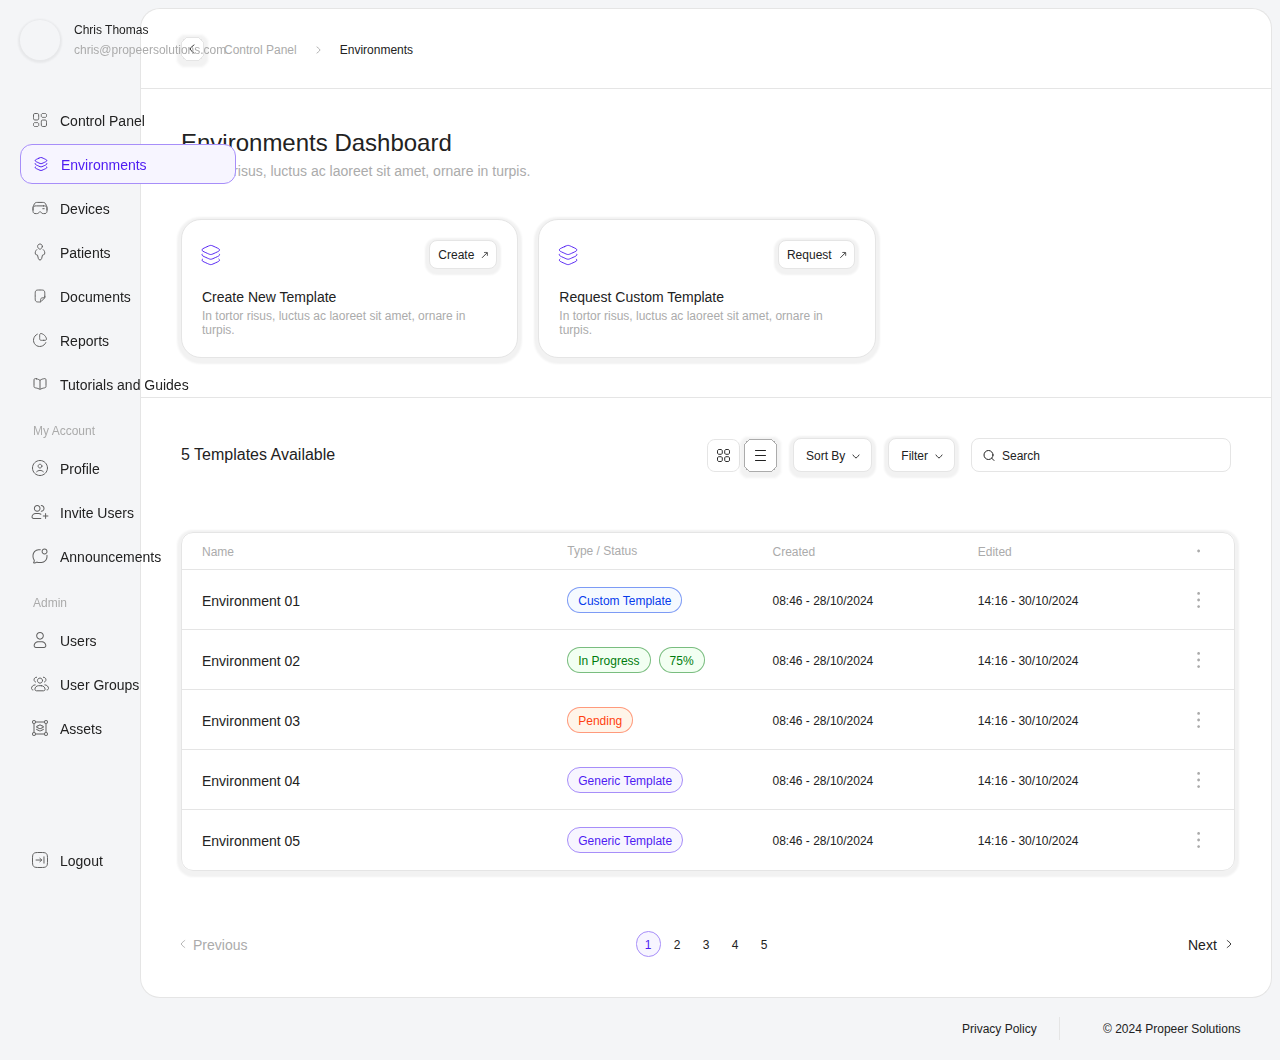
==== index.html @ 3477f951 "Add files via upload" ====
<!DOCTYPE html>
<html lang="en">
<head>
  <meta charset="UTF-8">
  <meta http-equiv="X-UA-Compatible" content="IE=edge">
  <meta name="viewport" content="width=device-width, initial-scale=1.0">
  <link rel="stylesheet" href="./vars.css">
  <link rel="stylesheet" href="./style.css">
  
  
  <style>
   a,
   button,
   input,
   select,
   h1,
   h2,
   h3,
   h4,
   h5,
   * {
       box-sizing: border-box;
       margin: 0;
       padding: 0;
       border: none;
       text-decoration: none;
       background: none;
   
       -webkit-font-smoothing: antialiased;
   }
   
   menu, ol, ul {
       list-style-type: none;
       margin: 0;
       padding: 0;
   }
   </style>
  <title>Document</title>
</head>
<body>
  <div class="e-dashboard-table-open-sidebar">
    <div class="main">
      <div class="breadcrumb-navigation">
        <div class="page-navigation">
          <svg
            class="button-sidebar"
            width="23"
            height="24"
            viewBox="0 0 23 24"
            fill="none"
            xmlns="http://www.w3.org/2000/svg"
          >
            <g filter="url(#filter0_d_13039_8602)">
              <path
                d="M0 8C0 3.58172 3.58172 0 8 0H15C19.4183 0 23 3.58172 23 8V16C23 20.4183 19.4183 24 15 24H8C3.58172 24 0 20.4183 0 16V8Z"
                fill="white"
                shape-rendering="crispEdges"
              />
              <path
                d="M0.5 8C0.5 3.85786 3.85786 0.5 8 0.5H15C19.1421 0.5 22.5 3.85786 22.5 8V16C22.5 20.1421 19.1421 23.5 15 23.5H8C3.85786 23.5 0.5 20.1421 0.5 16V8Z"
                stroke="#E5E5E5"
                shape-rendering="crispEdges"
              />
              <path
                d="M13 16C13 16 9 13.0541 9 12C9 10.9459 13 8 13 8"
                stroke="#222222"
                stroke-linecap="round"
                stroke-linejoin="round"
              />
            </g>
            <defs>
              <filter
                id="filter0_d_13039_8602"
                x="-6"
                y="-4"
                width="35"
                height="36"
                filterUnits="userSpaceOnUse"
                color-interpolation-filters="sRGB"
              >
                <feFlood flood-opacity="0" result="BackgroundImageFix" />
                <feColorMatrix
                  in="SourceAlpha"
                  type="matrix"
                  values="0 0 0 0 0 0 0 0 0 0 0 0 0 0 0 0 0 0 127 0"
                  result="hardAlpha"
                />
                <feMorphology
                  radius="4"
                  operator="dilate"
                  in="SourceAlpha"
                  result="effect1_dropShadow_13039_8602"
                />
                <feOffset dy="2" />
                <feGaussianBlur stdDeviation="1" />
                <feComposite in2="hardAlpha" operator="out" />
                <feColorMatrix
                  type="matrix"
                  values="0 0 0 0 0.133333 0 0 0 0 0.133333 0 0 0 0 0.133333 0 0 0 0.06 0"
                />
                <feBlend
                  mode="normal"
                  in2="BackgroundImageFix"
                  result="effect1_dropShadow_13039_8602"
                />
                <feBlend
                  mode="normal"
                  in="SourceGraphic"
                  in2="effect1_dropShadow_13039_8602"
                  result="shape"
                />
              </filter>
            </defs>
          </svg>
          <div class="breadcrumb-container">
            <div class="item">Control Panel</div>
            <svg
              class="right-arrow"
              width="3"
              height="6"
              viewBox="0 0 3 6"
              fill="none"
              xmlns="http://www.w3.org/2000/svg"
            >
              <path
                d="M2.47955e-05 0C2.47955e-05 0 3 2.20945 3 3C3 3.7906 0 6 0 6"
                stroke="#ABABAB"
                stroke-linecap="round"
                stroke-linejoin="round"
              />
            </svg>
            <div class="active-item">Environments</div>
          </div>
        </div>
      </div>
      <div class="divider"></div>
      <div class="page-heading">
        <div class="page-heading-info">
          <div class="heading">Environments Dashboard</div>
          <div class="description">
            In tortor risus, luctus ac laoreet sit amet, ornare in turpis.
          </div>
        </div>
      </div>
      <div class="actions">
        <div class="actions-container">
          <div class="action-card">
            <div class="card-header">
              <svg
                class="environments"
                width="19"
                height="20"
                viewBox="0 0 19 20"
                fill="none"
                xmlns="http://www.w3.org/2000/svg"
              >
                <path
                  d="M18.0458 9.0972C18.1891 9.2959 18.2609 9.5031 18.2609 9.7309C18.2609 10.7127 16.9291 11.3109 14.2656 12.5072L12.5361 13.284C10.8599 14.0368 10.0218 14.4133 9.13043 14.4133C8.2391 14.4133 7.40092 14.0368 5.72476 13.284L3.99524 12.5072C1.33174 11.3109 0 10.7127 0 9.7309C0 9.5031 0.0716941 9.2959 0.215072 9.0972M17.6285 14.2661C18.05 14.5971 18.2609 14.927 18.2609 15.3176C18.2609 16.2995 16.9291 16.8976 14.2656 18.0939L12.5361 18.8707C10.8599 19.6236 10.0218 20 9.13043 20C8.2391 20 7.40092 19.6236 5.72476 18.8707L3.99524 18.0939C1.33174 16.8976 0 16.2995 0 15.3176C0 14.927 0.210791 14.5971 0.632374 14.2661M5.72476 1.14559L3.99523 1.93362C1.33174 3.14719 0 3.75397 0 4.75C0 5.74603 1.33174 6.35281 3.99524 7.56638L5.72476 8.3544C7.40092 9.1181 8.2391 9.5 9.13043 9.5C10.0218 9.5 10.8599 9.1181 12.5361 8.3544L14.2656 7.56638C16.9291 6.35281 18.2609 5.74603 18.2609 4.75C18.2609 3.75397 16.9291 3.14719 14.2656 1.93362L12.5361 1.14559C10.8599 0.38186 10.0218 0 9.13043 0C8.2391 0 7.40092 0.38186 5.72476 1.14559Z"
                  stroke="#4F1DF2"
                  stroke-linecap="round"
                  stroke-linejoin="round"
                />
              </svg>
              <div class="button-small-icon">
                <div class="container">
                  <div class="label">Create</div>
                </div>
                <svg
                  class="arrow"
                  width="7"
                  height="6"
                  viewBox="0 0 7 6"
                  fill="none"
                  xmlns="http://www.w3.org/2000/svg"
                >
                  <path
                    d="M5.83008 0.500011L0.330078 6M2.83008 0.0657662C2.83008 0.0657662 5.64683 -0.171678 6.07433 0.255776C6.50178 0.683235 6.26428 3.5 6.26428 3.5"
                    stroke="#222222"
                    stroke-linecap="round"
                    stroke-linejoin="round"
                  />
                </svg>
              </div>
            </div>
            <div class="text-container">
              <div class="heading2">Create New Template</div>
              <div class="description2">
                In tortor risus, luctus ac laoreet sit amet, ornare in turpis.
              </div>
            </div>
          </div>
          <div class="action-card">
            <div class="card-header">
              <svg
                class="environments2"
                width="19"
                height="20"
                viewBox="0 0 19 20"
                fill="none"
                xmlns="http://www.w3.org/2000/svg"
              >
                <path
                  d="M18.3759 9.0972C18.5192 9.2959 18.5909 9.5031 18.5909 9.7309C18.5909 10.7127 17.2592 11.3109 14.5957 12.5072L12.8662 13.284C11.19 14.0368 10.3518 14.4133 9.46051 14.4133C8.56918 14.4133 7.731 14.0368 6.05484 13.284L4.32532 12.5072C1.66182 11.3109 0.330078 10.7127 0.330078 9.7309C0.330078 9.5031 0.401772 9.2959 0.54515 9.0972M17.9586 14.2661C18.3801 14.5971 18.5909 14.927 18.5909 15.3176C18.5909 16.2995 17.2592 16.8976 14.5957 18.0939L12.8662 18.8707C11.19 19.6236 10.3518 20 9.46051 20C8.56918 20 7.731 19.6236 6.05484 18.8707L4.32532 18.0939C1.66182 16.8976 0.330078 16.2995 0.330078 15.3176C0.330078 14.927 0.540869 14.5971 0.962452 14.2661M6.05484 1.14559L4.32531 1.93362C1.66182 3.14719 0.330078 3.75397 0.330078 4.75C0.330078 5.74603 1.66182 6.35281 4.32532 7.56638L6.05484 8.3544C7.731 9.1181 8.56918 9.5 9.46051 9.5C10.3518 9.5 11.19 9.1181 12.8662 8.3544L14.5957 7.56638C17.2592 6.35281 18.5909 5.74603 18.5909 4.75C18.5909 3.75397 17.2592 3.14719 14.5957 1.93362L12.8662 1.14559C11.19 0.38186 10.3518 0 9.46051 0C8.56918 0 7.731 0.38186 6.05484 1.14559Z"
                  stroke="#4F1DF2"
                  stroke-linecap="round"
                  stroke-linejoin="round"
                />
              </svg>
              <div class="button-small-icon">
                <div class="container">
                  <div class="label">Request</div>
                </div>
                <svg
                  class="arrow2"
                  width="7"
                  height="6"
                  viewBox="0 0 7 6"
                  fill="none"
                  xmlns="http://www.w3.org/2000/svg"
                >
                  <path
                    d="M6.16016 0.500011L0.660156 6M3.16016 0.0657662C3.16016 0.0657662 5.97691 -0.171678 6.40441 0.255776C6.83186 0.683235 6.59436 3.5 6.59436 3.5"
                    stroke="#222222"
                    stroke-linecap="round"
                    stroke-linejoin="round"
                  />
                </svg>
              </div>
            </div>
            <div class="text-container">
              <div class="heading2">Request Custom Template</div>
              <div class="description2">
                In tortor risus, luctus ac laoreet sit amet, ornare in turpis.
              </div>
            </div>
          </div>
        </div>
      </div>
      <div class="divider"></div>
      <div class="toolbar">
        <div class="container2">
          <div class="heading3">5 Templates Available</div>
          <div class="toolbar-filters">
            <div class="switch">
              <svg
                class="button-panel"
                width="33"
                height="33"
                viewBox="0 0 33 33"
                fill="none"
                xmlns="http://www.w3.org/2000/svg"
              >
                <path
                  d="M0.5 8C0.5 3.85786 3.85786 0.5 8 0.5H25C29.1421 0.5 32.5 3.85786 32.5 8V25C32.5 29.1421 29.1421 32.5 25 32.5H8C3.85786 32.5 0.5 29.1421 0.5 25V8Z"
                  stroke="#E5E5E5"
                />
                <path
                  d="M10.5 20.1C10.5 19.1758 10.5 18.7136 10.708 18.3741C10.8244 18.1841 10.9842 18.0244 11.1741 17.908C11.5136 17.7 11.9757 17.7 12.9 17.7C13.8243 17.7 14.2864 17.7 14.6259 17.908C14.8158 18.0244 14.9756 18.1841 15.092 18.3741C15.3 18.7136 15.3 19.1758 15.3 20.1C15.3 21.0242 15.3 21.4864 15.092 21.8259C14.9756 22.0159 14.8158 22.1756 14.6259 22.292C14.2864 22.5 13.8243 22.5 12.9 22.5C11.9757 22.5 11.5136 22.5 11.1741 22.292C10.9842 22.1756 10.8244 22.0159 10.708 21.8259C10.5 21.4864 10.5 21.0242 10.5 20.1Z"
                  stroke="#222222"
                />
                <path
                  d="M17.7 20.1C17.7 19.1758 17.7 18.7136 17.908 18.3741C18.0244 18.1841 18.1841 18.0244 18.3741 17.908C18.7136 17.7 19.1758 17.7 20.1 17.7C21.0242 17.7 21.4864 17.7 21.8259 17.908C22.0159 18.0244 22.1756 18.1841 22.292 18.3741C22.5 18.7136 22.5 19.1758 22.5 20.1C22.5 21.0242 22.5 21.4864 22.292 21.8259C22.1756 22.0159 22.0159 22.1756 21.8259 22.292C21.4864 22.5 21.0242 22.5 20.1 22.5C19.1758 22.5 18.7136 22.5 18.3741 22.292C18.1841 22.1756 18.0244 22.0159 17.908 21.8259C17.7 21.4864 17.7 21.0242 17.7 20.1Z"
                  stroke="#222222"
                />
                <path
                  d="M10.5 12.9C10.5 11.9757 10.5 11.5136 10.708 11.1741C10.8244 10.9842 10.9842 10.8244 11.1741 10.708C11.5136 10.5 11.9757 10.5 12.9 10.5C13.8243 10.5 14.2864 10.5 14.6259 10.708C14.8158 10.8244 14.9756 10.9842 15.092 11.1741C15.3 11.5136 15.3 11.9757 15.3 12.9C15.3 13.8243 15.3 14.2864 15.092 14.6259C14.9756 14.8158 14.8158 14.9756 14.6259 15.092C14.2864 15.3 13.8243 15.3 12.9 15.3C11.9757 15.3 11.5136 15.3 11.1741 15.092C10.9842 14.9756 10.8244 14.8158 10.708 14.6259C10.5 14.2864 10.5 13.8243 10.5 12.9Z"
                  stroke="#222222"
                />
                <path
                  d="M17.7 12.9C17.7 11.9757 17.7 11.5136 17.908 11.1741C18.0244 10.9842 18.1841 10.8244 18.3741 10.708C18.7136 10.5 19.1758 10.5 20.1 10.5C21.0242 10.5 21.4864 10.5 21.8259 10.708C22.0159 10.8244 22.1756 10.9842 22.292 11.1741C22.5 11.5136 22.5 11.9757 22.5 12.9C22.5 13.8243 22.5 14.2864 22.292 14.6259C22.1756 14.8158 22.0159 14.9756 21.8259 15.092C21.4864 15.3 21.0242 15.3 20.1 15.3C19.1758 15.3 18.7136 15.3 18.3741 15.092C18.1841 14.9756 18.0244 14.8158 17.908 14.6259C17.7 14.2864 17.7 13.8243 17.7 12.9Z"
                  stroke="#222222"
                />
              </svg>
              <svg
                class="button-list"
                width="33"
                height="33"
                viewBox="0 0 33 33"
                fill="none"
                xmlns="http://www.w3.org/2000/svg"
              >
                <g filter="url(#filter0_d_13039_721)">
                  <path
                    d="M0 8C0 3.58172 3.58172 0 8 0H25C29.4183 0 33 3.58172 33 8V25C33 29.4183 29.4183 33 25 33H8C3.58172 33 0 29.4183 0 25V8Z"
                    fill="white"
                    shape-rendering="crispEdges"
                  />
                  <path
                    d="M0.5 8C0.5 3.85786 3.85786 0.5 8 0.5H25C29.1421 0.5 32.5 3.85786 32.5 8V25C32.5 29.1421 29.1421 32.5 25 32.5H8C3.85786 32.5 0.5 29.1421 0.5 25V8Z"
                    stroke="#ABABAB"
                    shape-rendering="crispEdges"
                  />
                  <path
                    d="M11.5 11.5H21.5M11.5 16.5H21.5M11.5 21.5H21.5"
                    stroke="#222222"
                    stroke-linecap="round"
                    stroke-linejoin="round"
                  />
                </g>
                <defs>
                  <filter
                    id="filter0_d_13039_721"
                    x="-6"
                    y="-4"
                    width="45"
                    height="45"
                    filterUnits="userSpaceOnUse"
                    color-interpolation-filters="sRGB"
                  >
                    <feFlood flood-opacity="0" result="BackgroundImageFix" />
                    <feColorMatrix
                      in="SourceAlpha"
                      type="matrix"
                      values="0 0 0 0 0 0 0 0 0 0 0 0 0 0 0 0 0 0 127 0"
                      result="hardAlpha"
                    />
                    <feMorphology
                      radius="4"
                      operator="dilate"
                      in="SourceAlpha"
                      result="effect1_dropShadow_13039_721"
                    />
                    <feOffset dy="2" />
                    <feGaussianBlur stdDeviation="1" />
                    <feComposite in2="hardAlpha" operator="out" />
                    <feColorMatrix
                      type="matrix"
                      values="0 0 0 0 0.133333 0 0 0 0 0.133333 0 0 0 0 0.133333 0 0 0 0.06 0"
                    />
                    <feBlend
                      mode="normal"
                      in2="BackgroundImageFix"
                      result="effect1_dropShadow_13039_721"
                    />
                    <feBlend
                      mode="normal"
                      in="SourceGraphic"
                      in2="effect1_dropShadow_13039_721"
                      result="shape"
                    />
                  </filter>
                </defs>
              </svg>
            </div>
            <div class="sort-filter">
              <div class="label">Sort By</div>
              <svg
                class="icons-down"
                width="6"
                height="3"
                viewBox="0 0 6 3"
                fill="none"
                xmlns="http://www.w3.org/2000/svg"
              >
                <path
                  d="M6 2.50578e-05C6 2.50578e-05 3.79055 3 3 3C2.2094 3 0 0 0 0"
                  stroke="#222222"
                  stroke-linecap="round"
                  stroke-linejoin="round"
                />
              </svg>
            </div>
            <div class="sort-filter">
              <div class="label">Filter</div>
              <svg
                class="icons-down2"
                width="6"
                height="3"
                viewBox="0 0 6 3"
                fill="none"
                xmlns="http://www.w3.org/2000/svg"
              >
                <path
                  d="M6 2.50578e-05C6 2.50578e-05 3.79055 3 3 3C2.2094 3 0 0 0 0"
                  stroke="#222222"
                  stroke-linecap="round"
                  stroke-linejoin="round"
                />
              </svg>
            </div>
            <div class="search">
              <svg
                class="icon-container"
                width="10"
                height="13"
                viewBox="0 0 10 13"
                fill="none"
                xmlns="http://www.w3.org/2000/svg"
              >
                <path
                  d="M7.75 8.25L10 10.5M9 5C9 2.51472 6.9853 0.5 4.5 0.5C2.01472 0.5 0 2.51472 0 5C0 7.4853 2.01472 9.5 4.5 9.5C6.9853 9.5 9 7.4853 9 5Z"
                  stroke="#222222"
                  stroke-linecap="round"
                  stroke-linejoin="round"
                />
              </svg>
              <div class="input-text">Search</div>
            </div>
          </div>
        </div>
      </div>
      <div class="templates-table">
        <div class="table-templates">
          <div class="table-header-row">
            <div class="table-item-name">
              <div class="table-header-name">Name</div>
            </div>
            <div class="table-item-label">
              <div class="table-header-type-status">Type / Status</div>
            </div>
            <div class="table-item-created">
              <div class="table-header-created">Created</div>
            </div>
            <div class="table-item-created">
              <div class="table-header-edited">Edited</div>
            </div>
            <svg
              class="drag"
              width="31"
              height="16"
              viewBox="0 0 31 16"
              fill="none"
              xmlns="http://www.w3.org/2000/svg"
            >
              <path
                fill-rule="evenodd"
                clip-rule="evenodd"
                d="M14.2344 7.99992C14.2344 7.23814 14.8519 6.62061 15.6137 6.62061H15.6207C16.3825 6.62061 17 7.23814 17 7.99992C17 8.76169 16.3825 9.37923 15.6207 9.37923H15.6137C14.8519 9.37923 14.2344 8.76169 14.2344 7.99992Z"
                fill="#ABABAB"
              />
            </svg>
          </div>
          <div class="templates-table-row">
            <div class="table-item-name2">
              <div class="item-name">Environment 01</div>
            </div>
            <div class="table-item-label">
              <div class="label-small">
                <div class="label2">Custom Template</div>
              </div>
            </div>
            <div class="table-item-created2">
              <div class="created-date">08:46 - 28/10/2024</div>
            </div>
            <div class="table-item-created2">
              <div class="edited-date">14:16 - 30/10/2024</div>
            </div>
            <svg
              class="button-table"
              width="31"
              height="36"
              viewBox="0 0 31 36"
              fill="none"
              xmlns="http://www.w3.org/2000/svg"
            >
              <path
                fill-rule="evenodd"
                clip-rule="evenodd"
                d="M14.2344 11.3793C14.2344 10.6175 14.8519 10 15.6137 10H15.6207C16.3825 10 17 10.6175 17 11.3793C17 12.1411 16.3825 12.7586 15.6207 12.7586H15.6137C14.8519 12.7586 14.2344 12.1411 14.2344 11.3793ZM14.2344 18C14.2344 17.2382 14.8519 16.6207 15.6137 16.6207H15.6207C16.3825 16.6207 17 17.2382 17 18C17 18.7618 16.3825 19.3793 15.6207 19.3793H15.6137C14.8519 19.3793 14.2344 18.7618 14.2344 18ZM14.2344 24.6207C14.2344 23.8589 14.8519 23.2414 15.6137 23.2414H15.6207C16.3825 23.2414 17 23.8589 17 24.6207C17 25.3825 16.3825 26 15.6207 26H15.6137C14.8519 26 14.2344 25.3825 14.2344 24.6207Z"
                fill="#ABABAB"
              />
            </svg>
          </div>
          <div class="templates-table-row">
            <div class="table-item-name2">
              <div class="item-name">Environment 02</div>
            </div>
            <div class="table-item-label">
              <div class="label-small2">
                <div class="label3">In Progress</div>
              </div>
              <div class="label-small2">
                <div class="label3">75%</div>
              </div>
            </div>
            <div class="table-item-created2">
              <div class="created-date">08:46 - 28/10/2024</div>
            </div>
            <div class="table-item-created2">
              <div class="edited-date">14:16 - 30/10/2024</div>
            </div>
            <svg
              class="button-table2"
              width="31"
              height="36"
              viewBox="0 0 31 36"
              fill="none"
              xmlns="http://www.w3.org/2000/svg"
            >
              <path
                fill-rule="evenodd"
                clip-rule="evenodd"
                d="M14.2344 11.3793C14.2344 10.6175 14.8519 10 15.6137 10H15.6207C16.3825 10 17 10.6175 17 11.3793C17 12.1411 16.3825 12.7586 15.6207 12.7586H15.6137C14.8519 12.7586 14.2344 12.1411 14.2344 11.3793ZM14.2344 18C14.2344 17.2382 14.8519 16.6207 15.6137 16.6207H15.6207C16.3825 16.6207 17 17.2382 17 18C17 18.7618 16.3825 19.3793 15.6207 19.3793H15.6137C14.8519 19.3793 14.2344 18.7618 14.2344 18ZM14.2344 24.6207C14.2344 23.8589 14.8519 23.2414 15.6137 23.2414H15.6207C16.3825 23.2414 17 23.8589 17 24.6207C17 25.3825 16.3825 26 15.6207 26H15.6137C14.8519 26 14.2344 25.3825 14.2344 24.6207Z"
                fill="#ABABAB"
              />
            </svg>
          </div>
          <div class="templates-table-row">
            <div class="table-item-name2">
              <div class="item-name">Environment 03</div>
            </div>
            <div class="table-item-label">
              <div class="label-small3">
                <div class="label4">Pending</div>
              </div>
            </div>
            <div class="table-item-created2">
              <div class="created-date">08:46 - 28/10/2024</div>
            </div>
            <div class="table-item-created2">
              <div class="edited-date">14:16 - 30/10/2024</div>
            </div>
            <svg
              class="button-table3"
              width="31"
              height="36"
              viewBox="0 0 31 36"
              fill="none"
              xmlns="http://www.w3.org/2000/svg"
            >
              <path
                fill-rule="evenodd"
                clip-rule="evenodd"
                d="M14.2344 11.3793C14.2344 10.6175 14.8519 10 15.6137 10H15.6207C16.3825 10 17 10.6175 17 11.3793C17 12.1411 16.3825 12.7586 15.6207 12.7586H15.6137C14.8519 12.7586 14.2344 12.1411 14.2344 11.3793ZM14.2344 18C14.2344 17.2382 14.8519 16.6207 15.6137 16.6207H15.6207C16.3825 16.6207 17 17.2382 17 18C17 18.7618 16.3825 19.3793 15.6207 19.3793H15.6137C14.8519 19.3793 14.2344 18.7618 14.2344 18ZM14.2344 24.6207C14.2344 23.8589 14.8519 23.2414 15.6137 23.2414H15.6207C16.3825 23.2414 17 23.8589 17 24.6207C17 25.3825 16.3825 26 15.6207 26H15.6137C14.8519 26 14.2344 25.3825 14.2344 24.6207Z"
                fill="#ABABAB"
              />
            </svg>
          </div>
          <div class="templates-table-row">
            <div class="table-item-name2">
              <div class="item-name">Environment 04</div>
            </div>
            <div class="table-item-label">
              <div class="label-small4">
                <div class="label5">Generic Template</div>
              </div>
            </div>
            <div class="table-item-created2">
              <div class="created-date">08:46 - 28/10/2024</div>
            </div>
            <div class="table-item-created2">
              <div class="edited-date">14:16 - 30/10/2024</div>
            </div>
            <svg
              class="button-table4"
              width="31"
              height="36"
              viewBox="0 0 31 36"
              fill="none"
              xmlns="http://www.w3.org/2000/svg"
            >
              <path
                fill-rule="evenodd"
                clip-rule="evenodd"
                d="M14.2344 11.3793C14.2344 10.6175 14.8519 10 15.6137 10H15.6207C16.3825 10 17 10.6175 17 11.3793C17 12.1411 16.3825 12.7586 15.6207 12.7586H15.6137C14.8519 12.7586 14.2344 12.1411 14.2344 11.3793ZM14.2344 18C14.2344 17.2382 14.8519 16.6207 15.6137 16.6207H15.6207C16.3825 16.6207 17 17.2382 17 18C17 18.7618 16.3825 19.3793 15.6207 19.3793H15.6137C14.8519 19.3793 14.2344 18.7618 14.2344 18ZM14.2344 24.6207C14.2344 23.8589 14.8519 23.2414 15.6137 23.2414H15.6207C16.3825 23.2414 17 23.8589 17 24.6207C17 25.3825 16.3825 26 15.6207 26H15.6137C14.8519 26 14.2344 25.3825 14.2344 24.6207Z"
                fill="#ABABAB"
              />
            </svg>
          </div>
          <div class="templates-table-row2">
            <div class="table-item-name2">
              <div class="item-name">Environment 05</div>
            </div>
            <div class="table-item-label">
              <div class="label-small4">
                <div class="label5">Generic Template</div>
              </div>
            </div>
            <div class="table-item-created2">
              <div class="created-date">08:46 - 28/10/2024</div>
            </div>
            <div class="table-item-created2">
              <div class="edited-date">14:16 - 30/10/2024</div>
            </div>
            <svg
              class="button-table5"
              width="31"
              height="36"
              viewBox="0 0 31 36"
              fill="none"
              xmlns="http://www.w3.org/2000/svg"
            >
              <path
                fill-rule="evenodd"
                clip-rule="evenodd"
                d="M14.2344 11.3793C14.2344 10.6175 14.8519 10 15.6137 10H15.6207C16.3825 10 17 10.6175 17 11.3793C17 12.1411 16.3825 12.7586 15.6207 12.7586H15.6137C14.8519 12.7586 14.2344 12.1411 14.2344 11.3793ZM14.2344 18C14.2344 17.2382 14.8519 16.6207 15.6137 16.6207H15.6207C16.3825 16.6207 17 17.2382 17 18C17 18.7618 16.3825 19.3793 15.6207 19.3793H15.6137C14.8519 19.3793 14.2344 18.7618 14.2344 18ZM14.2344 24.6207C14.2344 23.8589 14.8519 23.2414 15.6137 23.2414H15.6207C16.3825 23.2414 17 23.8589 17 24.6207C17 25.3825 16.3825 26 15.6207 26H15.6137C14.8519 26 14.2344 25.3825 14.2344 24.6207Z"
                fill="#ABABAB"
              />
            </svg>
          </div>
        </div>
      </div>
      <div class="pagination">
        <div class="pagination2">
          <div class="navigation-button">
            <svg
              class="left-arrow"
              width="4"
              height="9"
              viewBox="0 0 4 9"
              fill="none"
              xmlns="http://www.w3.org/2000/svg"
            >
              <path
                d="M3.99997 8.5C3.99997 8.5 -9.21494e-08 5.55407 0 4.5C9.21553e-08 3.44587 4 0.5 4 0.5"
                stroke="#ABABAB"
                stroke-linecap="round"
                stroke-linejoin="round"
              />
            </svg>
            <div class="previous-button-container">
              <div class="button-text">Previous</div>
            </div>
          </div>
          <div class="pagination-numbers">
            <div class="pagination-number">
              <div class="number">1</div>
            </div>
            <div class="pagination-number2">
              <div class="number2">2</div>
            </div>
            <div class="pagination-number2">
              <div class="number2">3</div>
            </div>
            <div class="pagination-number2">
              <div class="number2">4</div>
            </div>
            <div class="pagination-number2">
              <div class="number2">5</div>
            </div>
          </div>
          <div class="navigation-button2">
            <div class="next-button-container">
              <div class="button-text2">Next</div>
            </div>
            <svg
              class="right-arrow2"
              width="4"
              height="9"
              viewBox="0 0 4 9"
              fill="none"
              xmlns="http://www.w3.org/2000/svg"
            >
              <path
                d="M3.30607e-05 0.5C3.30607e-05 0.5 4 3.44593 4 4.5C4 5.55413 0 8.5 0 8.5"
                stroke="#222222"
                stroke-linecap="round"
                stroke-linejoin="round"
              />
            </svg>
          </div>
        </div>
      </div>
      <div class="footer">
        <div class="link">
          <div class="link-text">Privacy Policy</div>
        </div>
        <div class="divider2"></div>
        <div class="copyright">
          <div class="copyright-text">© 2024 Propeer Solutions</div>
        </div>
      </div>
    </div>
    <div class="sidebar">
      <div class="container3">
        <div class="user-details">
          <div class="profile"></div>
          <div class="name-email">
            <div class="user-name">Chris Thomas</div>
            <div class="email">chris@propeersolutions.com</div>
          </div>
        </div>
        <div class="options">
          <div class="main2">
            <div class="button-sidebar2">
              <svg
                class="sidebar-icons"
                width="40"
                height="40"
                viewBox="0 0 40 40"
                fill="none"
                xmlns="http://www.w3.org/2000/svg"
              >
                <path
                  d="M13.5 16.1C13.5 14.8743 13.5 14.2615 13.8808 13.8808C14.2615 13.5 14.8743 13.5 16.1 13.5C17.3257 13.5 17.9385 13.5 18.3192 13.8808C18.7 14.2615 18.7 14.8743 18.7 16.1V17.4C18.7 18.6257 18.7 19.2385 18.3192 19.6192C17.9385 20 17.3257 20 16.1 20C14.8743 20 14.2615 20 13.8808 19.6192C13.5 19.2385 13.5 18.6257 13.5 17.4V16.1Z"
                  stroke="#606060"
                />
                <path
                  d="M13.5 24.55C13.5 23.9443 13.5 23.6414 13.599 23.4025C13.7309 23.084 13.984 22.8309 14.3025 22.6989C14.5414 22.6 14.8443 22.6 15.45 22.6H16.75C17.3557 22.6 17.6586 22.6 17.8975 22.6989C18.216 22.8309 18.4691 23.084 18.601 23.4025C18.7 23.6414 18.7 23.9443 18.7 24.55C18.7 25.1557 18.7 25.4586 18.601 25.6975C18.4691 26.016 18.216 26.2691 17.8975 26.4011C17.6586 26.5 17.3557 26.5 16.75 26.5H15.45C14.8443 26.5 14.5414 26.5 14.3025 26.4011C13.984 26.2691 13.7309 26.016 13.599 25.6975C13.5 25.4586 13.5 25.1557 13.5 24.55Z"
                  stroke="#606060"
                />
                <path
                  d="M21.3 22.6C21.3 21.3744 21.3 20.7615 21.6808 20.3808C22.0615 20 22.6744 20 23.9 20C25.1256 20 25.7385 20 26.1192 20.3808C26.5 20.7615 26.5 21.3744 26.5 22.6V23.9C26.5 25.1256 26.5 25.7385 26.1192 26.1192C25.7385 26.5 25.1256 26.5 23.9 26.5C22.6744 26.5 22.0615 26.5 21.6808 26.1192C21.3 25.7385 21.3 25.1256 21.3 23.9V22.6Z"
                  stroke="#606060"
                />
                <path
                  d="M21.3 15.45C21.3 14.8443 21.3 14.5414 21.3989 14.3025C21.5309 13.984 21.784 13.7309 22.1025 13.599C22.3414 13.5 22.6443 13.5 23.25 13.5H24.55C25.1557 13.5 25.4586 13.5 25.6975 13.599C26.016 13.7309 26.2691 13.984 26.4011 14.3025C26.5 14.5414 26.5 14.8443 26.5 15.45C26.5 16.0557 26.5 16.3586 26.4011 16.5975C26.2691 16.916 26.016 17.1691 25.6975 17.301C25.4586 17.4 25.1557 17.4 24.55 17.4H23.25C22.6443 17.4 22.3414 17.4 22.1025 17.301C21.784 17.1691 21.5309 16.916 21.3989 16.5975C21.3 16.3586 21.3 16.0557 21.3 15.45Z"
                  stroke="#606060"
                />
              </svg>
              <div class="container4">
                <div class="button-label">Control Panel</div>
              </div>
            </div>
            <div class="button-sidebar3">
              <svg
                class="sidebar-icons2"
                width="40"
                height="40"
                viewBox="0 0 40 40"
                fill="none"
                xmlns="http://www.w3.org/2000/svg"
              >
                <path
                  d="M25.7126 19.4132C25.8044 19.5423 25.8504 19.677 25.8504 19.8251C25.8504 20.4633 24.9971 20.8521 23.2906 21.6297L22.1824 22.1346C21.1085 22.6239 20.5715 22.8686 20.0004 22.8686C19.4293 22.8686 18.8923 22.6239 17.8183 22.1346L16.7102 21.6297C15.0037 20.8521 14.1504 20.4633 14.1504 19.8251C14.1504 19.677 14.1963 19.5423 14.2882 19.4132M25.4452 22.773C25.7153 22.9881 25.8504 23.2026 25.8504 23.4564C25.8504 24.0947 24.9971 24.4834 23.2906 25.261L22.1824 25.766C21.1085 26.2553 20.5715 26.5 20.0004 26.5C19.4293 26.5 18.8923 26.2553 17.8183 25.766L16.7102 25.261C15.0037 24.4834 14.1504 24.0947 14.1504 23.4564C14.1504 23.2026 14.2854 22.9881 14.5556 22.773M17.8183 14.2446L16.7102 14.7569C15.0037 15.5457 14.1504 15.9401 14.1504 16.5875C14.1504 17.2349 15.0037 17.6293 16.7102 18.4181L17.8183 18.9304C18.8923 19.4268 19.4293 19.675 20.0004 19.675C20.5715 19.675 21.1085 19.4268 22.1824 18.9304L23.2906 18.4181C24.9971 17.6293 25.8504 17.2349 25.8504 16.5875C25.8504 15.9401 24.9971 15.5457 23.2906 14.7569L22.1824 14.2446C21.1085 13.7482 20.5715 13.5 20.0004 13.5C19.4293 13.5 18.8923 13.7482 17.8183 14.2446Z"
                  stroke="#4F1DF2"
                  stroke-linecap="round"
                  stroke-linejoin="round"
                />
              </svg>
              <div class="container4">
                <div class="button-label2">Environments</div>
              </div>
            </div>
            <div class="button-sidebar2">
              <svg
                class="sidebar-icons3"
                width="40"
                height="40"
                viewBox="0 0 40 40"
                fill="none"
                xmlns="http://www.w3.org/2000/svg"
              >
                <path
                  d="M22.8 20.6999H24.2M27 22.0999V20.3164C27 19.6305 27 19.2875 26.9459 18.9559C26.9191 18.7919 26.8825 18.6306 26.8365 18.4731C26.7433 18.1548 26.5989 17.8606 26.3101 17.2724C25.7313 16.0934 25.4419 15.5039 25.02 15.1079C24.8129 14.9135 24.5845 14.7554 24.3415 14.6384C23.8466 14.3999 23.2841 14.3999 22.1592 14.3999H17.8408C16.7159 14.3999 16.1534 14.3999 15.6585 14.6384C15.4155 14.7554 15.1871 14.9135 14.98 15.1079C14.5581 15.5039 14.2687 16.0934 13.6899 17.2724C13.4011 17.8607 13.2567 18.1548 13.1635 18.4731C13.1175 18.6306 13.0809 18.7919 13.0541 18.9559C13 19.2875 13 19.6305 13 20.3164V22.0999M23.5 17.8999H16.5C15.1915 17.8999 14.5373 17.8999 14.05 18.2094C13.7308 18.4121 13.4657 18.7037 13.2813 19.0549C13 19.591 13 20.3106 13 21.7499C13 23.1892 13 23.9088 13.2813 24.4449C13.4657 24.7961 13.7308 25.0876 14.05 25.2904C14.5373 25.5999 15.1915 25.5999 16.5 25.5999C16.9293 25.5999 17.144 25.5999 17.3472 25.5669C17.8895 25.4789 18.3963 25.2178 18.8049 24.8159C18.9581 24.6653 19.0955 24.4839 19.3704 24.1211L19.6042 23.8123C19.7434 23.6286 19.813 23.5368 19.898 23.5009C19.9686 23.471 20.0461 23.4671 20.1189 23.4898C20.2066 23.5171 20.2834 23.6017 20.4371 23.7707L21.1101 24.511C21.277 24.6946 21.3604 24.7864 21.4473 24.8675C21.8939 25.2848 22.4483 25.5373 23.0323 25.5898C23.1459 25.5999 23.2639 25.5999 23.5 25.5999C24.8084 25.5999 25.4627 25.5999 25.95 25.2904C26.2693 25.0876 26.5344 24.7961 26.7187 24.4449C27 23.9088 27 23.1892 27 21.7499C27 20.3106 27 19.591 26.7187 19.0549C26.5344 18.7037 26.2693 18.4121 25.95 18.2094C25.4627 17.8999 24.8084 17.8999 23.5 17.8999Z"
                  stroke="#606060"
                  stroke-linecap="round"
                />
              </svg>
              <div class="container4">
                <div class="button-label">Devices</div>
              </div>
            </div>
            <div class="button-sidebar2">
              <svg
                class="sidebar-icons4"
                width="40"
                height="40"
                viewBox="0 0 40 40"
                fill="none"
                xmlns="http://www.w3.org/2000/svg"
              >
                <path
                  d="M23.2333 17.6C24.4517 18.6682 25.2413 20.4775 24.5323 22.1642C24.3795 22.5275 24.029 22.7631 23.6413 22.7631C23.2469 22.7631 22.5993 22.6368 22.4735 23.1499L21.5957 26.7298C21.4127 27.4763 20.7549 28 20.0002 28C19.2455 28 18.5877 27.4763 18.4046 26.7298L17.5269 23.1499C17.401 22.6368 16.7534 22.7631 16.3591 22.7631C15.9713 22.7631 15.6208 22.5275 15.4681 22.1642C14.7591 20.4775 15.5487 18.6682 16.767 17.6M22.4001 14.4C22.4001 15.7255 20.9936 17.2 20.0001 17.2C19.0067 17.2 17.6001 15.7255 17.6001 14.4C17.6001 13.0745 18.6746 12 20.0001 12C21.3257 12 22.4001 13.0745 22.4001 14.4Z"
                  stroke="#606060"
                  stroke-linecap="round"
                />
              </svg>
              <div class="container4">
                <div class="button-label">Patients</div>
              </div>
            </div>
            <div class="button-sidebar2">
              <svg
                class="sidebar-icons5"
                width="40"
                height="40"
                viewBox="0 0 40 40"
                fill="none"
                xmlns="http://www.w3.org/2000/svg"
              >
                <path
                  d="M20.6002 25.7V25.4C20.6002 23.703 20.6002 22.8544 21.1274 22.3272C21.6546 21.8 22.5032 21.8 24.2002 21.8H24.5002M24.8002 20.8059V18.8C24.8002 16.5373 24.8002 15.4059 24.0972 14.7029C23.3943 14 22.2629 14 20.0002 14C17.7375 14 16.6061 14 15.9031 14.7029C15.2002 15.4059 15.2002 16.5373 15.2002 18.8V21.5265C15.2002 23.4735 15.2002 24.447 15.7318 25.1064C15.8392 25.2396 15.9606 25.3609 16.0938 25.4683C16.7532 26 17.7267 26 19.6737 26C20.097 26 20.3087 26 20.5025 25.9316C20.5428 25.9174 20.5823 25.901 20.6209 25.8826C20.8064 25.7938 20.956 25.6442 21.2553 25.3449L24.0972 22.503C24.4441 22.1561 24.6175 21.9827 24.7089 21.7621C24.8002 21.5416 24.8002 21.2964 24.8002 20.8059Z"
                  stroke="#606060"
                  stroke-linecap="round"
                  stroke-linejoin="round"
                />
              </svg>
              <div class="container4">
                <div class="button-label">Documents</div>
              </div>
            </div>
            <div class="button-sidebar2">
              <svg
                class="sidebar-icons6"
                width="40"
                height="40"
                viewBox="0 0 40 40"
                fill="none"
                xmlns="http://www.w3.org/2000/svg"
              >
                <path
                  d="M25.8158 22.619C24.1042 26.6751 18.5386 27.8571 15.3483 24.6965C12.2202 21.5974 13.1886 15.9829 17.3018 14.1842M23.8884 20.3421C25.18 20.3421 25.8258 20.3421 26.2428 19.7639C26.2584 19.7423 26.2843 19.7035 26.2983 19.6809C26.6729 19.0743 26.4798 18.6083 26.0938 17.6763C25.7437 16.8311 25.2306 16.0632 24.5837 15.4163C23.9368 14.7694 23.1689 14.2563 22.3237 13.9062C21.3917 13.5202 20.9257 13.3271 20.3191 13.7017C20.2965 13.7157 20.2577 13.7416 20.236 13.7572C19.6579 14.1742 19.6579 14.82 19.6579 16.1115V17.5556C19.6579 18.8692 19.6579 19.526 20.0659 19.934C20.474 20.3421 21.1308 20.3421 22.4443 20.3421H23.8884Z"
                  stroke="#606060"
                  stroke-linecap="round"
                />
              </svg>
              <div class="container4">
                <div class="button-label">Reports</div>
              </div>
            </div>
            <div class="button-sidebar2">
              <svg
                class="sidebar-icons7"
                width="40"
                height="40"
                viewBox="0 0 40 40"
                fill="none"
                xmlns="http://www.w3.org/2000/svg"
              >
                <path
                  d="M20 16.4001V24.8001M16.3883 14.7714C18.393 15.1531 19.5879 15.9515 20 16.4099C20.4121 15.9515 21.6069 15.1531 23.6116 14.7714C24.6273 14.578 25.135 14.4813 25.5675 14.8519C26 15.2225 26 15.8242 26 17.0278V21.3531C26 22.4536 26 23.0038 25.7224 23.3473C25.4449 23.6908 24.8338 23.8072 23.6116 24.0399C22.5222 24.2473 21.672 24.5778 21.0565 24.91C20.451 25.2367 20.1482 25.4001 20 25.4001C19.8518 25.4001 19.549 25.2367 18.9435 24.91C18.3281 24.5778 17.4778 24.2473 16.3883 24.0399C15.1662 23.8072 14.5551 23.6908 14.2776 23.3473C14 23.0038 14 22.4536 14 21.3531V17.0278C14 15.8242 14 15.2225 14.4325 14.8519C14.8649 14.4813 15.3727 14.578 16.3883 14.7714Z"
                  stroke="#606060"
                  stroke-linecap="round"
                  stroke-linejoin="round"
                />
              </svg>
              <div class="container4">
                <div class="button-label">Tutorials and Guides</div>
              </div>
            </div>
          </div>
          <div class="my-account">
            <div class="heading4">
              <div class="my-account-heading">My Account</div>
            </div>
            <div class="options2">
              <div class="button-sidebar2">
                <svg
                  class="sidebar-icons8"
                  width="40"
                  height="40"
                  viewBox="0 0 40 40"
                  fill="none"
                  xmlns="http://www.w3.org/2000/svg"
                >
                  <path
                    d="M16.625 23.75C18.3738 21.9183 21.6074 21.8321 23.375 23.75M27.5 20C27.5 24.1421 24.1421 27.5 20 27.5C15.8579 27.5 12.5 24.1421 12.5 20C12.5 15.8579 15.8579 12.5 20 12.5C24.1421 12.5 27.5 15.8579 27.5 20ZM21.8713 18.125C21.8713 19.1605 21.0306 20 19.9936 20C18.9567 20 18.116 19.1605 18.116 18.125C18.116 17.0895 18.9567 16.25 19.9936 16.25C21.0306 16.25 21.8713 17.0895 21.8713 18.125Z"
                    stroke="#606060"
                    stroke-linecap="round"
                  />
                </svg>
                <div class="container4">
                  <div class="button-label">Profile</div>
                </div>
              </div>
              <div class="button-sidebar2">
                <svg
                  class="sidebar-icons9"
                  width="40"
                  height="40"
                  viewBox="0 0 40 40"
                  fill="none"
                  xmlns="http://www.w3.org/2000/svg"
                >
                  <path
                    d="M21.2 18.7001C20.9239 18.7001 20.7 18.924 20.7 19.2001C20.7 19.4762 20.9239 19.7001 21.2 19.7001V18.7001ZM21.2 13.1001C20.9239 13.1001 20.7 13.324 20.7 13.6001C20.7 13.8762 20.9239 14.1001 21.2 14.1001V13.1001ZM20.9143 26.9001C21.1905 26.9001 21.4143 26.6762 21.4143 26.4001C21.4143 26.124 21.1905 25.9001 20.9143 25.9001V26.9001ZM20.6294 22.6964C20.8564 22.8538 21.1679 22.7974 21.3252 22.5704C21.4826 22.3435 21.4261 22.032 21.1992 21.8746L20.6294 22.6964ZM26.1 21.6001C26.1 21.324 25.8761 21.1001 25.6 21.1001C25.3239 21.1001 25.1 21.324 25.1 21.6001H26.1ZM25.1 26.4001C25.1 26.6762 25.3239 26.9001 25.6 26.9001C25.8761 26.9001 26.1 26.6762 26.1 26.4001H25.1ZM28 24.5001C28.2761 24.5001 28.5 24.2762 28.5 24.0001C28.5 23.724 28.2761 23.5001 28 23.5001V24.5001ZM23.2 23.5001C22.9239 23.5001 22.7 23.724 22.7 24.0001C22.7 24.2762 22.9239 24.5001 23.2 24.5001V23.5001ZM19.5 16.4001C19.5 17.6704 18.4703 18.7001 17.2 18.7001V19.7001C19.0225 19.7001 20.5 18.2226 20.5 16.4001H19.5ZM17.2 18.7001C15.9297 18.7001 14.9 17.6704 14.9 16.4001H13.9C13.9 18.2226 15.3775 19.7001 17.2 19.7001V18.7001ZM14.9 16.4001C14.9 15.1298 15.9297 14.1001 17.2 14.1001V13.1001C15.3775 13.1001 13.9 14.5776 13.9 16.4001H14.9ZM17.2 14.1001C18.4703 14.1001 19.5 15.1298 19.5 16.4001H20.5C20.5 14.5776 19.0225 13.1001 17.2 13.1001V14.1001ZM21.2 19.7001C23.0225 19.7001 24.5 18.2226 24.5 16.4001H23.5C23.5 17.6704 22.4703 18.7001 21.2 18.7001V19.7001ZM24.5 16.4001C24.5 14.5776 23.0225 13.1001 21.2 13.1001V14.1001C22.4703 14.1001 23.5 15.1298 23.5 16.4001H24.5ZM20.9143 25.9001H13.4857V26.9001H20.9143V25.9001ZM13.4857 25.9001C12.9029 25.9001 12.5 25.473 12.5 25.0287H11.5C11.5 26.0992 12.4275 26.9001 13.4857 26.9001V25.9001ZM12.5 25.0287C12.5 23.4482 13.9007 22.1001 15.7143 22.1001V21.1001C13.4252 21.1001 11.5 22.8221 11.5 25.0287H12.5ZM15.7143 22.1001H18.6857V21.1001H15.7143V22.1001ZM18.6857 22.1001C19.4196 22.1001 20.0919 22.3238 20.6294 22.6964L21.1992 21.8746C20.4951 21.3865 19.6241 21.1001 18.6857 21.1001V22.1001ZM25.1 21.6001V26.4001H26.1V21.6001H25.1ZM28 23.5001H23.2V24.5001H28V23.5001Z"
                    fill="#606060"
                  />
                </svg>
                <div class="container4">
                  <div class="button-label">Invite Users</div>
                </div>
              </div>
              <div class="button-sidebar2">
                <svg
                  class="sidebar-icons10"
                  width="40"
                  height="40"
                  viewBox="0 0 40 40"
                  fill="none"
                  xmlns="http://www.w3.org/2000/svg"
                >
                  <path
                    d="M27.4708 19.2473C27.453 18.9717 27.2152 18.7627 26.9396 18.7805C26.6641 18.7983 26.4551 19.0361 26.4729 19.3117L27.4708 19.2473ZM26.9719 21.0436L27.4708 21.0759L27.4708 21.0758L26.9719 21.0436ZM21.5194 26.5733L21.4863 26.0744L21.4862 26.0744L21.5194 26.5733ZM18.4806 26.5733L18.5137 26.0744H18.5137L18.4806 26.5733ZM17.4408 26.3359L17.2504 26.7982L17.2504 26.7982L17.4408 26.3359ZM16.8118 26.1256L16.8728 26.6218L16.8728 26.6218L16.8118 26.1256ZM16.3241 26.4292L16.0273 26.0268L16.0273 26.0268L16.3241 26.4292ZM14.3996 26.9987L14.4118 26.4989L14.4118 26.4989L14.3996 26.9987ZM13.6404 26.8146L13.2091 27.0675L13.2091 27.0675L13.6404 26.8146ZM13.9101 25.9485L13.4679 25.7151L13.4679 25.7151L13.9101 25.9485ZM14.1395 23.9722L14.5772 23.7305C14.5705 23.7184 14.5634 23.7066 14.5557 23.6951L14.1395 23.9722ZM13.0282 21.0436L12.5292 21.0759L12.5292 21.0759L13.0282 21.0436ZM13.0282 19.2795L12.5292 19.2472L12.5292 19.2472L13.0282 19.2795ZM18.4806 13.7497L18.5137 14.2486H18.5137L18.4806 13.7497ZM20.3274 14.2231C20.6033 14.2355 20.837 14.022 20.8495 13.7462C20.862 13.4703 20.6484 13.2366 20.3726 13.2241L20.3274 14.2231ZM26.4729 19.3117C26.509 19.8714 26.509 20.4517 26.4729 21.0114L27.4708 21.0758C27.5097 20.4732 27.5097 19.8499 27.4708 19.2473L26.4729 19.3117ZM26.4729 21.0114C26.2968 23.736 24.1586 25.8968 21.4863 26.0744L21.5526 27.0722C24.7364 26.8606 27.263 24.2904 27.4708 21.0759L26.4729 21.0114ZM21.4862 26.0744C20.5094 26.1394 19.4886 26.1393 18.5137 26.0744L18.4474 27.0722C19.4664 27.14 20.5315 27.1401 21.5526 27.0722L21.4862 26.0744ZM18.5137 26.0744C18.2201 26.0549 17.8995 25.9841 17.6312 25.8736L17.2504 26.7982C17.6267 26.9532 18.0545 27.0461 18.4474 27.0722L18.5137 26.0744ZM17.6312 25.8736C17.4575 25.802 17.3084 25.7404 17.1919 25.6994C17.102 25.6679 16.9285 25.6074 16.7508 25.6293L16.8728 26.6218C16.816 26.6288 16.7819 26.6193 16.7919 26.6215C16.7981 26.6229 16.8183 26.6281 16.8602 26.6428C16.9457 26.6729 17.0655 26.7221 17.2504 26.7982L17.6312 25.8736ZM16.7508 25.6293C16.581 25.6502 16.4403 25.7375 16.3613 25.7887C16.2679 25.8492 16.1541 25.9333 16.0273 26.0268L16.6208 26.8316C16.7585 26.7301 16.843 26.6681 16.9046 26.6282C16.9185 26.6193 16.9289 26.6129 16.9364 26.6086C16.9441 26.6042 16.9472 26.6027 16.9467 26.603C16.9462 26.6032 16.9397 26.6063 16.9281 26.61C16.9165 26.6137 16.8976 26.6188 16.8728 26.6218L16.7508 25.6293ZM16.0273 26.0268C15.6454 26.3084 15.1657 26.5172 14.4118 26.4989L14.3874 27.4986C15.3754 27.5226 16.0703 27.2375 16.6208 26.8316L16.0273 26.0268ZM14.4118 26.4989C14.2994 26.4961 14.2114 26.494 14.1366 26.4898C14.061 26.4857 14.0152 26.4803 13.9868 26.4748C13.9586 26.4693 13.9677 26.4674 13.9919 26.4816C14.0228 26.4997 14.0524 26.5287 14.0717 26.5616L13.2091 27.0675C13.3595 27.3239 13.5998 27.4184 13.7968 27.4565C13.9702 27.4901 14.1857 27.4937 14.3874 27.4986L14.4118 26.4989ZM14.0717 26.5616C14.1366 26.6722 14.0838 26.7544 14.1171 26.6612C14.1512 26.5657 14.222 26.4288 14.3524 26.1818L13.4679 25.7151C13.3527 25.9334 13.2394 26.1456 13.1754 26.3248C13.1105 26.5063 13.0456 26.7888 13.2091 27.0675L14.0717 26.5616ZM14.3524 26.1818C14.7013 25.5204 15.0383 24.5654 14.5772 23.7305L13.7019 24.214C13.8947 24.563 13.8001 25.0857 13.4679 25.7151L14.3524 26.1818ZM14.5557 23.6951C14.0164 22.8853 13.5891 21.9697 13.5271 21.0114L12.5292 21.0759C12.6071 22.2807 13.1364 23.368 13.7234 24.2494L14.5557 23.6951ZM13.5271 21.0114C13.491 20.4517 13.491 19.8714 13.5271 19.3117L12.5292 19.2472C12.4903 19.8499 12.4903 20.4733 12.5292 21.0759L13.5271 21.0114ZM13.5271 19.3117C13.7032 16.5871 15.8414 14.4263 18.5137 14.2486L18.4474 13.2508C15.2635 13.4625 12.737 16.0327 12.5292 19.2472L13.5271 19.3117ZM18.5137 14.2486C19.3415 14.1936 19.4969 14.1855 20.3274 14.2231L20.3726 13.2241C19.4967 13.1845 19.3031 13.194 18.4474 13.2508L18.5137 14.2486ZM26.5 15.45C26.5 16.527 25.6269 17.4 24.55 17.4V18.4C26.1792 18.4 27.5 17.0792 27.5 15.45H26.5ZM24.55 17.4C23.473 17.4 22.6 16.527 22.6 15.45H21.6C21.6 17.0792 22.9208 18.4 24.55 18.4V17.4ZM22.6 15.45C22.6 14.373 23.473 13.5 24.55 13.5V12.5C22.9208 12.5 21.6 13.8208 21.6 15.45H22.6ZM24.55 13.5C25.6269 13.5 26.5 14.373 26.5 15.45H27.5C27.5 13.8208 26.1792 12.5 24.55 12.5V13.5Z"
                    fill="#606060"
                  />
                </svg>
                <div class="container4">
                  <div class="button-label">Announcements</div>
                </div>
              </div>
            </div>
          </div>
          <div class="admin">
            <div class="heading4">
              <div class="admin-heading">Admin</div>
            </div>
            <div class="options2">
              <div class="button-sidebar2">
                <svg
                  class="sidebar-icons11"
                  width="40"
                  height="40"
                  viewBox="0 0 40 40"
                  fill="none"
                  xmlns="http://www.w3.org/2000/svg"
                >
                  <path
                    d="M22.8337 15.8333C22.8337 17.3981 21.5651 18.6667 20.0003 18.6667V19.6667C22.1174 19.6667 23.8337 17.9504 23.8337 15.8333H22.8337ZM20.0003 18.6667C18.4355 18.6667 17.167 17.3981 17.167 15.8333H16.167C16.167 17.9504 17.8832 19.6667 20.0003 19.6667V18.6667ZM17.167 15.8333C17.167 14.2685 18.4355 13 20.0003 13V12C17.8832 12 16.167 13.7162 16.167 15.8333H17.167ZM20.0003 13C21.5651 13 22.8337 14.2685 22.8337 15.8333H23.8337C23.8337 13.7162 22.1174 12 20.0003 12V13ZM21.667 21.1667H18.3337V22.1667H21.667V21.1667ZM18.3337 21.1667C15.7563 21.1667 13.667 23.256 13.667 25.8333H14.667C14.667 23.8083 16.3086 22.1667 18.3337 22.1667V21.1667ZM13.667 25.8333C13.667 27.03 14.637 28 15.8337 28V27C15.1893 27 14.667 26.4777 14.667 25.8333H13.667ZM15.8337 28H24.167V27H15.8337V28ZM24.167 28C25.3636 28 26.3337 27.03 26.3337 25.8333H25.3337C25.3337 26.4777 24.8114 27 24.167 27V28ZM26.3337 25.8333C26.3337 23.256 24.2443 21.1667 21.667 21.1667V22.1667C23.692 22.1667 25.3337 23.8083 25.3337 25.8333H26.3337Z"
                    fill="#606060"
                  />
                </svg>
                <div class="container4">
                  <div class="button-label">Users</div>
                </div>
              </div>
              <div class="button-sidebar2">
                <svg
                  class="sidebar-icons12"
                  width="40"
                  height="40"
                  viewBox="0 0 40 40"
                  fill="none"
                  xmlns="http://www.w3.org/2000/svg"
                >
                  <path
                    d="M23.4 13.2002C24.8083 13.2002 25.95 14.3419 25.95 15.7502C25.95 16.7898 25.3278 17.6841 24.4356 18.0812M24.8572 20.8502C26.869 20.8502 28.5 22.4812 28.5 24.493C28.5 25.2978 27.8476 25.9502 27.0428 25.9502M16.6 13.2002C15.1917 13.2002 14.05 14.3419 14.05 15.7502C14.05 16.7898 14.6721 17.6841 15.5644 18.0812M12.9571 25.9502C12.1524 25.9502 11.5 25.2978 11.5 24.493C11.5 22.4812 13.131 20.8502 15.1429 20.8502M22.55 16.6002C22.55 18.0085 21.4084 19.1502 20 19.1502C18.5916 19.1502 17.45 18.0085 17.45 16.6002C17.45 15.1919 18.5916 14.0502 20 14.0502C21.4084 14.0502 22.55 15.1919 22.55 16.6002ZM21.4572 21.7002H18.5428C16.5309 21.7002 14.9 23.3312 14.9 25.343C14.9 26.1478 15.5524 26.8002 16.3571 26.8002H23.6428C24.4476 26.8002 25.1 26.1478 25.1 25.343C25.1 23.3312 23.469 21.7002 21.4572 21.7002Z"
                    stroke="#606060"
                    stroke-linecap="round"
                    stroke-linejoin="round"
                  />
                </svg>
                <div class="container4">
                  <div class="button-label">User Groups</div>
                </div>
              </div>
              <div class="button-sidebar2">
                <svg
                  class="sidebar-icons13"
                  width="40"
                  height="40"
                  viewBox="0 0 40 40"
                  fill="none"
                  xmlns="http://www.w3.org/2000/svg"
                >
                  <path
                    d="M18.9873 17.3603L18.7675 16.9112L18.9873 17.3603ZM18.1708 17.7599L18.3906 18.209L18.3906 18.209L18.1708 17.7599ZM18.1708 19.9901L17.951 20.4392L17.951 20.4392L18.1708 19.9901ZM18.9873 20.3896L19.2071 19.9405L19.207 19.9405L18.9873 20.3896ZM21.0127 20.3896L20.793 19.9405L20.7929 19.9405L21.0127 20.3896ZM21.8292 19.9901L21.6094 19.541L21.6094 19.541L21.8292 19.9901ZM21.8292 17.7599L21.6094 18.209L21.6094 18.209L21.8292 17.7599ZM21.0127 17.3603L21.2325 16.9112L21.2325 16.9112L21.0127 17.3603ZM23.875 21.125C23.875 20.8489 23.6511 20.625 23.375 20.625C23.0989 20.625 22.875 20.8489 22.875 21.125H23.875ZM21.8292 22.2401L21.6094 21.791L21.6094 21.791L21.8292 22.2401ZM21.0127 22.6396L20.793 22.1905L20.7929 22.1905L21.0127 22.6396ZM18.9873 22.6396L19.2071 22.1905L19.207 22.1905L18.9873 22.6396ZM18.1708 22.2401L17.951 22.6892L17.951 22.6892L18.1708 22.2401ZM17.125 21.125C17.125 20.8489 16.9011 20.625 16.625 20.625C16.3489 20.625 16.125 20.8489 16.125 21.125H17.125ZM15 14C15 14.5523 14.5523 15 14 15V16C15.1046 16 16 15.1046 16 14H15ZM14 15C13.4477 15 13 14.5523 13 14H12C12 15.1046 12.8954 16 14 16V15ZM13 14C13 13.4477 13.4477 13 14 13V12C12.8954 12 12 12.8954 12 14H13ZM14 13C14.5523 13 15 13.4477 15 14H16C16 12.8954 15.1046 12 14 12V13ZM27 14C27 14.5523 26.5523 15 26 15V16C27.1046 16 28 15.1046 28 14H27ZM26 15C25.4477 15 25 14.5523 25 14H24C24 15.1046 24.8954 16 26 16V15ZM25 14C25 13.4477 25.4477 13 26 13V12C24.8954 12 24 12.8954 24 14H25ZM26 13C26.5523 13 27 13.4477 27 14H28C28 12.8954 27.1046 12 26 12V13ZM27 26C27 26.5523 26.5523 27 26 27V28C27.1046 28 28 27.1046 28 26H27ZM26 27C25.4477 27 25 26.5523 25 26H24C24 27.1046 24.8954 28 26 28V27ZM25 26C25 25.4477 25.4477 25 26 25V24C24.8954 24 24 24.8954 24 26H25ZM26 25C26.5523 25 27 25.4477 27 26H28C28 24.8954 27.1046 24 26 24V25ZM15 26C15 26.5523 14.5523 27 14 27V28C15.1046 28 16 27.1046 16 26H15ZM14 27C13.4477 27 13 26.5523 13 26H12C12 27.1046 12.8954 28 14 28V27ZM13 26C13 25.4477 13.4477 25 14 25V24C12.8954 24 12 24.8954 12 26H13ZM14 25C14.5523 25 15 25.4477 15 26H16C16 24.8954 15.1046 24 14 24V25ZM25.5 15.5V24.5H26.5V15.5H25.5ZM24.5 25.5H15.5V26.5H24.5V25.5ZM24.5 13.5H15.5V14.5H24.5V13.5ZM13.5 15.5V24.5H14.5V15.5H13.5ZM18.7675 16.9112L17.951 17.3108L18.3906 18.209L19.2071 17.8094L18.7675 16.9112ZM17.951 17.3108C17.4497 17.5562 17.0267 17.7619 16.7351 17.9554C16.4643 18.135 16.125 18.4186 16.125 18.875H17.125C17.125 18.9727 17.0433 18.9509 17.2878 18.7887C17.5114 18.6404 17.8614 18.468 18.3906 18.209L17.951 17.3108ZM16.125 18.875C16.125 19.3314 16.4643 19.615 16.7351 19.7946C17.0267 19.9881 17.4497 20.1939 17.951 20.4392L18.3906 19.541C17.8614 19.282 17.5114 19.1096 17.2878 18.9613C17.0433 18.7991 17.125 18.7773 17.125 18.875H16.125ZM17.951 20.4392L18.7675 20.8387L19.207 19.9405L18.3906 19.541L17.951 20.4392ZM18.7675 20.8387C19.2177 21.0591 19.5816 21.25 20 21.25V20.25C19.8656 20.25 19.7386 20.2006 19.2071 19.9405L18.7675 20.8387ZM20 21.25C20.4184 21.25 20.7823 21.0591 21.2325 20.8387L20.7929 19.9405C20.2614 20.2006 20.1344 20.25 20 20.25V21.25ZM21.2325 20.8387L22.0489 20.4392L21.6094 19.541L20.793 19.9405L21.2325 20.8387ZM22.0489 20.4392C22.5503 20.1939 22.9733 19.9881 23.265 19.7946C23.5357 19.615 23.875 19.3314 23.875 18.875H22.875C22.875 18.7773 22.9567 18.7991 22.7122 18.9613C22.4886 19.1096 22.1386 19.282 21.6094 19.541L22.0489 20.4392ZM23.875 18.875C23.875 18.4186 23.5357 18.135 23.2649 17.9554C22.9733 17.7619 22.5503 17.5561 22.0489 17.3108L21.6094 18.209C22.1386 18.468 22.4886 18.6404 22.7122 18.7887C22.9567 18.9509 22.875 18.9727 22.875 18.875H23.875ZM22.049 17.3108L21.2325 16.9112L20.7929 17.8094L21.6094 18.209L22.049 17.3108ZM21.2325 16.9112C20.7822 16.6909 20.4184 16.5 20 16.5V17.5C20.1344 17.5 20.2615 17.5494 20.7929 17.8094L21.2325 16.9112ZM20 16.5C19.5816 16.5 19.2178 16.6909 18.7675 16.9112L19.2071 17.8094C19.7385 17.5494 19.8656 17.5 20 17.5V16.5ZM22.875 21.125C22.875 21.0273 22.9567 21.0491 22.7122 21.2113C22.4886 21.3596 22.1386 21.532 21.6094 21.791L22.0489 22.6892C22.5503 22.4439 22.9733 22.2381 23.265 22.0446C23.5357 21.865 23.875 21.5814 23.875 21.125H22.875ZM21.6094 21.791L20.793 22.1905L21.2325 23.0887L22.0489 22.6892L21.6094 21.791ZM20.7929 22.1905C20.2614 22.4506 20.1344 22.5 20 22.5V23.5C20.4184 23.5 20.7823 23.3091 21.2325 23.0887L20.7929 22.1905ZM20 22.5C19.8656 22.5 19.7386 22.4506 19.2071 22.1905L18.7675 23.0887C19.2177 23.3091 19.5816 23.5 20 23.5V22.5ZM19.207 22.1905L18.3906 21.791L17.951 22.6892L18.7675 23.0887L19.207 22.1905ZM18.3906 21.791C17.8614 21.532 17.5114 21.3596 17.2878 21.2113C17.0433 21.0491 17.125 21.0273 17.125 21.125H16.125C16.125 21.5814 16.4643 21.865 16.7351 22.0446C17.0267 22.2381 17.4497 22.4439 17.951 22.6892L18.3906 21.791Z"
                    fill="#606060"
                  />
                </svg>
                <div class="container4">
                  <div class="button-label">Assets</div>
                </div>
              </div>
            </div>
          </div>
        </div>
      </div>
      <div class="button-sidebar2">
        <svg
          class="sidebar-icons14"
          width="40"
          height="40"
          viewBox="0 0 40 40"
          fill="none"
          xmlns="http://www.w3.org/2000/svg"
        >
          <path
            d="M16.0815 20.0217H21.5886M21.5886 20.0217C21.5886 20.472 19.8871 21.9854 19.8871 21.9854M21.5886 20.0217C21.5886 19.5596 19.8871 18.0761 19.8871 18.0761M23.9762 16.8382V23.154M12.5 20C12.5 16.4645 12.5 14.6967 13.5983 13.5983C14.6967 12.5 16.4645 12.5 20 12.5C23.5355 12.5 25.3033 12.5 26.4017 13.5983C27.5 14.6967 27.5 16.4645 27.5 20C27.5 23.5355 27.5 25.3033 26.4017 26.4016C25.3033 27.5 23.5355 27.5 20 27.5C16.4645 27.5 14.6967 27.5 13.5983 26.4016C12.5 25.3033 12.5 23.5355 12.5 20Z"
            stroke="#606060"
            stroke-linecap="round"
          />
        </svg>
        <div class="container4">
          <div class="button-label">Logout</div>
        </div>
      </div>
    </div>
  </div>
  
</body>
</html>
---- vars.css ----
/* Figma Styles of your File */
:root {
  /* Colors */
  --gradient-01: linear-gradient(
    180deg,
    rgba(101, 54, 255, 0.8) 0%,
    rgba(149, 116, 255, 0.8) 100%
  );

  /* Fonts */
  --h1-font-family: FkGroteskNeueTrial-Regular, sans-serif;
  --h1-font-size: 1.5rem;
  --h1-line-height: normal;
  --h1-font-weight: 400;
  --h1-font-style: normal;
  --h2-font-family: FkGroteskNeueTrial-Regular, sans-serif;
  --h2-font-size: 1rem;
  --h2-line-height: normal;
  --h2-font-weight: 400;
  --h2-font-style: normal;
  --h3-font-family: FkGroteskNeueTrial-Regular, sans-serif;
  --h3-font-size: 1.25rem;
  --h3-line-height: normal;
  --h3-font-weight: 400;
  --h3-font-style: normal;
  --extra-large-body-font-family: FkGroteskNeueTrial-Regular, sans-serif;
  --extra-large-body-font-size: 3.75rem;
  --extra-large-body-line-height: normal;
  --extra-large-body-font-weight: 400;
  --extra-large-body-font-style: normal;
  --large-body-font-family: FkGroteskNeueTrial-Regular, sans-serif;
  --large-body-font-size: 1rem;
  --large-body-line-height: normal;
  --large-body-font-weight: 400;
  --large-body-font-style: normal;
  --body-font-family: FkGroteskNeueTrial-Regular, sans-serif;
  --body-font-size: 0.875rem;
  --body-line-height: normal;
  --body-font-weight: 400;
  --body-font-style: normal;
  --small-body-font-family: FkGroteskNeueTrial-Regular, sans-serif;
  --small-body-font-size: 0.75rem;
  --small-body-line-height: normal;
  --small-body-font-weight: 400;
  --small-body-font-style: normal;
  --xtra-small-body-font-family: FkGroteskNeueTrial-Regular, sans-serif;
  --xtra-small-body-font-size: 0.625rem;
  --xtra-small-body-line-height: normal;
  --xtra-small-body-font-weight: 400;
  --xtra-small-body-font-style: normal;

  /* Effects */
  --shadow-images-box-shadow: 0rem 0.1875rem 0.25rem 0.125rem
    rgba(34, 34, 34, 0.14);
  --shadow-other-box-shadow: 0rem 0.25rem 0.25rem 0.25rem rgba(34, 34, 34, 0.06);
  --shadow-buttons-box-shadow: 0rem 0.125rem 0.125rem 0.25rem
    rgba(34, 34, 34, 0.06);
  --shadow-button-dark-box-shadow: 0rem 0.125rem 0.125rem 0.25rem
    rgba(34, 34, 34, 0.16);
  --shadow-profile-box-shadow: 0rem 0.0625rem 0.125rem 0.125rem
    rgba(34, 34, 34, 0.06);
}
---- style.css ----
.e-dashboard-table-open-sidebar,
.e-dashboard-table-open-sidebar * {
  box-sizing: border-box;
}
.e-dashboard-table-open-sidebar {
  background: var(--colours-background-01, #f4f5f7);
  height: 66.25rem;
  position: relative;
}
.main {
  padding: 0.5rem 0.5rem 0rem 0rem;
  display: flex;
  flex-direction: column;
  gap: 0rem;
  align-items: flex-end;
  justify-content: flex-end;
  width: 71.25rem;
  position: absolute;
  right: 0rem;
  top: 0rem;
}
.breadcrumb-navigation {
  background: #ffffff;
  border-radius: var(--corner-04, 1.25rem) var(--corner-04, 1.25rem) 0rem 0rem;
  border-style: solid;
  border-color: var(--colours-gray-04, #e5e5e5);
  border-width: 0.0625rem 0.0625rem 0rem 0.0625rem;
  padding: 1.75rem 2.5rem 1.75rem 2.5rem;
  display: flex;
  flex-direction: column;
  gap: 2.5rem;
  align-items: flex-start;
  justify-content: flex-start;
  align-self: stretch;
  flex-shrink: 0;
  position: relative;
}
.page-navigation {
  display: flex;
  flex-direction: row;
  gap: 1.25rem;
  align-items: center;
  justify-content: flex-start;
  align-self: stretch;
  flex-shrink: 0;
  position: relative;
}
.button-sidebar {
  border-radius: var(--corner-01, 0.5rem);
  display: flex;
  flex-direction: row;
  gap: 0.625rem;
  align-items: center;
  justify-content: center;
  flex-shrink: 0;
  height: auto;
  position: relative;
  overflow: visible;
}
.breadcrumb-container {
  padding: 0.125rem 0rem 0rem 0rem;
  display: flex;
  flex-direction: row;
  gap: 1.25rem;
  align-items: center;
  justify-content: flex-start;
  flex: 1;
  position: relative;
}
.item {
  color: var(--colours-gray-03, #ababab);
  text-align: left;
  font-family: var(
    --small-body-font-family,
    "FkGroteskNeueTrial-Regular",
    sans-serif
  );
  font-size: var(--small-body-font-size, 0.75rem);
  font-weight: var(--small-body-font-weight, 400);
  position: relative;
}
.right-arrow {
  flex-shrink: 0;
  width: 0.1875rem;
  height: 0.375rem;
  position: relative;
  overflow: visible;
}
.active-item {
  color: var(--colours-gray-01, #222222);
  text-align: left;
  font-family: var(
    --small-body-font-family,
    "FkGroteskNeueTrial-Regular",
    sans-serif
  );
  font-size: var(--small-body-font-size, 0.75rem);
  font-weight: var(--small-body-font-weight, 400);
  position: relative;
}
.divider {
  margin-top: -0.0625rem;
  border-style: solid;
  border-color: var(--colours-gray-04, #e5e5e5);
  border-width: 0.0625rem 0 0 0;
  align-self: stretch;
  flex-shrink: 0;
  height: 0rem;
  position: relative;
}
.page-heading {
  background: var(--colours-white-01, #ffffff);
  border-style: solid;
  border-color: var(--colours-gray-04, #e5e5e5);
  border-width: 0rem 0.0625rem 0rem 0.0625rem;
  padding: 2.5rem;
  display: flex;
  flex-direction: column;
  gap: 1.25rem;
  align-items: flex-start;
  justify-content: flex-start;
  align-self: stretch;
  flex-shrink: 0;
  position: relative;
}
.page-heading-info {
  display: flex;
  flex-direction: column;
  gap: 0.375rem;
  align-items: flex-start;
  justify-content: flex-start;
  flex-shrink: 0;
  width: 32.875rem;
  position: relative;
}
.heading {
  color: var(--colours-gray-01, #222222);
  text-align: left;
  font-family: var(--h1-font-family, "FkGroteskNeueTrial-Regular", sans-serif);
  font-size: var(--h1-font-size, 1.5rem);
  font-weight: var(--h1-font-weight, 400);
  position: relative;
}
.description {
  color: var(--colours-gray-03, #ababab);
  text-align: left;
  font-family: var(
    --body-font-family,
    "FkGroteskNeueTrial-Regular",
    sans-serif
  );
  font-size: var(--body-font-size, 0.875rem);
  font-weight: var(--body-font-weight, 400);
  position: relative;
  align-self: stretch;
}
.actions {
  background: var(--colours-white-01, #ffffff);
  border-style: solid;
  border-color: var(--colours-gray-04, #e5e5e5);
  border-width: 0rem 0.0625rem 0rem 0.0625rem;
  padding: 0rem 2.5rem 2.5rem 2.5rem;
  display: flex;
  flex-direction: column;
  gap: 1.25rem;
  align-items: flex-start;
  justify-content: flex-start;
  align-self: stretch;
  flex-shrink: 0;
  position: relative;
}
.actions-container {
  display: flex;
  flex-direction: row;
  gap: 1.25rem;
  align-items: flex-start;
  justify-content: flex-start;
  align-self: stretch;
  flex-shrink: 0;
  position: relative;
}
.action-card {
  background: var(--colours-white-01, #ffffff);
  border-radius: var(--corner-04, 1.25rem);
  border-style: solid;
  border-color: var(--colours-gray-04, #e5e5e5);
  border-width: 0.0625rem;
  padding: 1.25rem;
  display: flex;
  flex-direction: column;
  gap: 1.25rem;
  align-items: flex-start;
  justify-content: flex-start;
  flex-shrink: 0;
  width: 21.083125rem;
  position: relative;
  box-shadow: var(
    --shadow-buttons-box-shadow,
    0rem 0.125rem 0.125rem 0.25rem rgba(34, 34, 34, 0.06)
  );
}
.card-header {
  display: flex;
  flex-direction: row;
  align-items: center;
  justify-content: space-between;
  align-self: stretch;
  flex-shrink: 0;
  position: relative;
}
.environments {
  flex-shrink: 0;
  width: 1.14125rem;
  height: 1.25rem;
  position: relative;
  overflow: visible;
}
.button-small-icon {
  background: var(--colours-white-01, #ffffff);
  border-radius: var(--corner-01, 0.5rem);
  border-style: solid;
  border-color: var(--colours-gray-04, #e5e5e5);
  border-width: 0.0625rem;
  padding: 0.375rem 0.5rem 0.375rem 0.5rem;
  display: flex;
  flex-direction: row;
  gap: 0.5rem;
  align-items: center;
  justify-content: center;
  flex-shrink: 0;
  position: relative;
  box-shadow: var(
    --shadow-buttons-box-shadow,
    0rem 0.125rem 0.125rem 0.25rem rgba(34, 34, 34, 0.06)
  );
}
.container {
  padding: 0.0625rem 0rem 0rem 0rem;
  display: flex;
  flex-direction: row;
  gap: 0rem;
  align-items: center;
  justify-content: center;
  flex-shrink: 0;
  position: relative;
}
.label {
  color: var(--colours-gray-01, #222222);
  text-align: left;
  font-family: var(
    --small-body-font-family,
    "FkGroteskNeueTrial-Regular",
    sans-serif
  );
  font-size: var(--small-body-font-size, 0.75rem);
  font-weight: var(--small-body-font-weight, 400);
  position: relative;
}
.arrow {
  flex-shrink: 0;
  width: 0.375rem;
  height: 0.375rem;
  position: relative;
  overflow: visible;
}
.text-container {
  display: flex;
  flex-direction: column;
  gap: 0.25rem;
  align-items: flex-start;
  justify-content: center;
  align-self: stretch;
  flex-shrink: 0;
  position: relative;
}
.heading2 {
  color: var(--colours-gray-01, #222222);
  text-align: left;
  font-family: var(
    --body-font-family,
    "FkGroteskNeueTrial-Regular",
    sans-serif
  );
  font-size: var(--body-font-size, 0.875rem);
  font-weight: var(--body-font-weight, 400);
  position: relative;
}
.description2 {
  color: var(--colours-gray-03, #ababab);
  text-align: left;
  font-family: var(
    --small-body-font-family,
    "FkGroteskNeueTrial-Regular",
    sans-serif
  );
  font-size: var(--small-body-font-size, 0.75rem);
  font-weight: var(--small-body-font-weight, 400);
  position: relative;
  align-self: stretch;
}
.environments2 {
  flex-shrink: 0;
  width: 1.14125rem;
  height: 1.25rem;
  position: relative;
  overflow: visible;
}
.arrow2 {
  flex-shrink: 0;
  width: 0.375rem;
  height: 0.375rem;
  position: relative;
  overflow: visible;
}
.toolbar {
  background: var(--colours-white-01, #ffffff);
  border-style: solid;
  border-color: var(--colours-gray-04, #e5e5e5);
  border-width: 0rem 0.0625rem 0rem 0.0625rem;
  padding: 2.5rem;
  display: flex;
  flex-direction: column;
  gap: 1.25rem;
  align-items: flex-start;
  justify-content: flex-start;
  align-self: stretch;
  flex-shrink: 0;
  position: relative;
}
.container2 {
  display: flex;
  flex-direction: row;
  align-items: center;
  justify-content: space-between;
  align-self: stretch;
  flex-shrink: 0;
  position: relative;
}
.heading3 {
  color: var(--colours-gray-01, #222222);
  text-align: left;
  font-family: var(
    --large-body-font-family,
    "FkGroteskNeueTrial-Regular",
    sans-serif
  );
  font-size: var(--large-body-font-size, 1rem);
  font-weight: var(--large-body-font-weight, 400);
  position: relative;
}
.toolbar-filters {
  display: flex;
  flex-direction: row;
  gap: 1rem;
  align-items: center;
  justify-content: flex-start;
  flex-shrink: 0;
  position: relative;
}
.switch {
  display: flex;
  flex-direction: row;
  gap: 0.25rem;
  align-items: center;
  justify-content: flex-start;
  flex-shrink: 0;
  position: relative;
}
.button-panel {
  border-radius: var(--corner-01, 0.5rem);
  display: flex;
  flex-direction: row;
  gap: 0.5rem;
  align-items: center;
  justify-content: center;
  flex-shrink: 0;
  width: 2.0625rem;
  height: 2.0625rem;
  position: relative;
  overflow: visible;
}
.button-list {
  border-radius: var(--corner-01, 0.5rem);
  display: flex;
  flex-direction: row;
  gap: 0.5rem;
  align-items: center;
  justify-content: center;
  flex-shrink: 0;
  width: 2.0625rem;
  height: 2.0625rem;
  position: relative;
  overflow: visible;
}
.sort-filter {
  background: var(--colours-white-01, #ffffff);
  border-radius: var(--corner-01, 0.5rem);
  border-style: solid;
  border-color: var(--colours-gray-04, #e5e5e5);
  border-width: 0.0625rem;
  padding: 0.625rem 0.75rem 0.5rem 0.75rem;
  display: flex;
  flex-direction: row;
  gap: 0.5rem;
  align-items: center;
  justify-content: center;
  flex-shrink: 0;
  position: relative;
  box-shadow: var(
    --shadow-buttons-box-shadow,
    0rem 0.125rem 0.125rem 0.25rem rgba(34, 34, 34, 0.06)
  );
}
.icons-down {
  flex-shrink: 0;
  width: 0.375rem;
  height: 0.1875rem;
  position: relative;
  overflow: visible;
}
.icons-down2 {
  flex-shrink: 0;
  width: 0.375rem;
  height: 0.1875rem;
  position: relative;
  overflow: visible;
}
.search {
  background: var(--colours-white-01, #ffffff);
  border-radius: var(--corner-01, 0.5rem);
  border-style: solid;
  border-color: var(--colours-gray-04, #e5e5e5);
  border-width: 0.0625rem;
  padding: 0.625rem 0.75rem 0.5rem 0.75rem;
  display: flex;
  flex-direction: row;
  gap: 0.5rem;
  align-items: center;
  justify-content: flex-start;
  flex-shrink: 0;
  width: 16.25rem;
  position: relative;
}
.icon-container {
  display: flex;
  flex-direction: row;
  gap: 0.625rem;
  align-items: center;
  justify-content: flex-start;
  flex-shrink: 0;
  width: 0.625rem;
  height: auto;
  position: relative;
  overflow: visible;
}
.input-text {
  color: var(--colours-gray-01, #222222);
  text-align: left;
  font-family: var(
    --small-body-font-family,
    "FkGroteskNeueTrial-Regular",
    sans-serif
  );
  font-size: var(--small-body-font-size, 0.75rem);
  font-weight: var(--small-body-font-weight, 400);
  position: relative;
  flex: 1;
}
.templates-table {
  background: var(--colours-white-01, #ffffff);
  border-style: solid;
  border-color: var(--colours-gray-04, #e5e5e5);
  border-width: 0rem 0.0625rem 0rem 0.0625rem;
  padding: 1.25rem 2.5rem 1.25rem 2.5rem;
  display: flex;
  flex-direction: row;
  gap: 0rem;
  align-items: flex-start;
  justify-content: flex-start;
  align-self: stretch;
  flex-shrink: 0;
  position: relative;
}
.table-templates {
  border-radius: var(--corner-02, 0.75rem);
  border-style: solid;
  border-color: var(--colours-gray-04, #e5e5e5);
  border-width: 0.0625rem;
  display: flex;
  flex-direction: column;
  gap: 0rem;
  align-items: flex-start;
  justify-content: flex-start;
  flex: 1;
  position: relative;
  box-shadow: var(
    --shadow-buttons-box-shadow,
    0rem 0.125rem 0.125rem 0.25rem rgba(34, 34, 34, 0.06)
  );
}
.table-header-row {
  border-style: solid;
  border-color: var(--colours-gray-04, #e5e5e5);
  border-width: 0rem 0rem 0.0625rem 0rem;
  padding: 0.625rem 1.25rem 0.625rem 1.25rem;
  display: flex;
  flex-direction: row;
  align-items: center;
  justify-content: space-between;
  align-self: stretch;
  flex-shrink: 0;
  position: relative;
}
.table-item-name {
  padding: 0.0625rem 0rem 0rem 0rem;
  display: flex;
  flex-direction: row;
  gap: 0rem;
  align-items: center;
  justify-content: flex-start;
  flex-shrink: 0;
  width: 22.5rem;
  position: relative;
}
.table-header-name {
  color: var(--colours-gray-03, #ababab);
  text-align: left;
  font-family: var(
    --small-body-font-family,
    "FkGroteskNeueTrial-Regular",
    sans-serif
  );
  font-size: var(--small-body-font-size, 0.75rem);
  font-weight: var(--small-body-font-weight, 400);
  position: relative;
}
.table-item-label {
  display: flex;
  flex-direction: row;
  gap: 0.5rem;
  align-items: flex-start;
  justify-content: flex-start;
  flex-shrink: 0;
  width: 12.5rem;
  position: relative;
}
.table-header-type-status {
  color: var(--colours-gray-03, #ababab);
  text-align: left;
  font-family: var(
    --small-body-font-family,
    "FkGroteskNeueTrial-Regular",
    sans-serif
  );
  font-size: var(--small-body-font-size, 0.75rem);
  font-weight: var(--small-body-font-weight, 400);
  position: relative;
}
.table-item-created {
  padding: 0.0625rem 0rem 0rem 0rem;
  display: flex;
  flex-direction: row;
  gap: 0rem;
  align-items: center;
  justify-content: flex-start;
  flex-shrink: 0;
  width: 12.5rem;
  position: relative;
}
.table-header-created {
  color: var(--colours-gray-03, #ababab);
  text-align: left;
  font-family: var(
    --small-body-font-family,
    "FkGroteskNeueTrial-Regular",
    sans-serif
  );
  font-size: var(--small-body-font-size, 0.75rem);
  font-weight: var(--small-body-font-weight, 400);
  position: relative;
}
.table-header-edited {
  color: var(--colours-gray-03, #ababab);
  text-align: left;
  font-family: var(
    --small-body-font-family,
    "FkGroteskNeueTrial-Regular",
    sans-serif
  );
  font-size: var(--small-body-font-size, 0.75rem);
  font-weight: var(--small-body-font-weight, 400);
  position: relative;
}
.drag {
  display: flex;
  flex-direction: row;
  gap: 0rem;
  align-items: center;
  justify-content: flex-start;
  align-self: stretch;
  flex-shrink: 0;
  height: auto;
  position: relative;
  overflow: visible;
}
.templates-table-row {
  border-style: solid;
  border-color: var(--colours-gray-04, #e5e5e5);
  border-width: 0rem 0rem 0.0625rem 0rem;
  padding: 0.625rem 1.25rem 0.625rem 1.25rem;
  display: flex;
  flex-direction: row;
  align-items: center;
  justify-content: space-between;
  flex-shrink: 0;
  width: 65.75rem;
  height: 3.75rem;
  position: relative;
}
.table-item-name2 {
  padding: 0.125rem 0rem 0rem 0rem;
  display: flex;
  flex-direction: row;
  gap: 0rem;
  align-items: center;
  justify-content: flex-start;
  flex-shrink: 0;
  width: 22.5rem;
  position: relative;
}
.item-name {
  color: var(--colours-gray-01, #222222);
  text-align: left;
  font-family: var(
    --body-font-family,
    "FkGroteskNeueTrial-Regular",
    sans-serif
  );
  font-size: var(--body-font-size, 0.875rem);
  font-weight: var(--body-font-weight, 400);
  position: relative;
}
.label-small {
  background: var(--colours-label-03-c, #f5faff);
  border-radius: var(--corner-03, 0.875rem);
  border-style: solid;
  border-color: var(--colours-label-03-b, rgba(6, 59, 236, 0.5));
  border-width: 0.0625rem;
  padding: 0.375rem 0.625rem 0.25rem 0.625rem;
  display: flex;
  flex-direction: row;
  gap: 0.5rem;
  align-items: center;
  justify-content: center;
  flex-shrink: 0;
  position: relative;
}
.label2 {
  color: var(--colours-label-03-a, #063bec);
  text-align: left;
  font-family: var(
    --small-body-font-family,
    "FkGroteskNeueTrial-Regular",
    sans-serif
  );
  font-size: var(--small-body-font-size, 0.75rem);
  font-weight: var(--small-body-font-weight, 400);
  position: relative;
}
.table-item-created2 {
  padding: 0.125rem 0rem 0rem 0rem;
  display: flex;
  flex-direction: row;
  gap: 0rem;
  align-items: center;
  justify-content: flex-start;
  flex-shrink: 0;
  width: 12.5rem;
  position: relative;
}
.created-date {
  color: var(--colours-gray-01, #222222);
  text-align: left;
  font-family: var(
    --small-body-font-family,
    "FkGroteskNeueTrial-Regular",
    sans-serif
  );
  font-size: var(--small-body-font-size, 0.75rem);
  font-weight: var(--small-body-font-weight, 400);
  position: relative;
}
.edited-date {
  color: var(--colours-gray-01, #222222);
  text-align: left;
  font-family: var(
    --small-body-font-family,
    "FkGroteskNeueTrial-Regular",
    sans-serif
  );
  font-size: var(--small-body-font-size, 0.75rem);
  font-weight: var(--small-body-font-weight, 400);
  position: relative;
}
.button-table {
  display: flex;
  flex-direction: row;
  gap: 0rem;
  align-items: center;
  justify-content: flex-start;
  flex-shrink: 0;
  height: auto;
  position: relative;
  overflow: visible;
}
.label-small2 {
  background: var(--colours-label-05-c, #f2fff2);
  border-radius: var(--corner-03, 0.875rem);
  border-style: solid;
  border-color: var(--colours-label-05-b, rgba(0, 124, 12, 0.5));
  border-width: 0.0625rem;
  padding: 0.375rem 0.625rem 0.25rem 0.625rem;
  display: flex;
  flex-direction: row;
  gap: 0.5rem;
  align-items: center;
  justify-content: center;
  flex-shrink: 0;
  position: relative;
}
.label3 {
  color: var(--colours-label-05-a, #007c0c);
  text-align: left;
  font-family: var(
    --small-body-font-family,
    "FkGroteskNeueTrial-Regular",
    sans-serif
  );
  font-size: var(--small-body-font-size, 0.75rem);
  font-weight: var(--small-body-font-weight, 400);
  position: relative;
}
.button-table2 {
  display: flex;
  flex-direction: row;
  gap: 0rem;
  align-items: center;
  justify-content: flex-start;
  flex-shrink: 0;
  height: auto;
  position: relative;
  overflow: visible;
}
.label-small3 {
  background: var(--colours-label-04-c, #fff5e9);
  border-radius: var(--corner-03, 0.875rem);
  border-style: solid;
  border-color: var(--colours-label-04-b, rgba(255, 63, 16, 0.5));
  border-width: 0.0625rem;
  padding: 0.375rem 0.625rem 0.25rem 0.625rem;
  display: flex;
  flex-direction: row;
  gap: 0.5rem;
  align-items: center;
  justify-content: center;
  flex-shrink: 0;
  position: relative;
}
.label4 {
  color: var(--colours-label-04-a, #ff3f10);
  text-align: left;
  font-family: var(
    --small-body-font-family,
    "FkGroteskNeueTrial-Regular",
    sans-serif
  );
  font-size: var(--small-body-font-size, 0.75rem);
  font-weight: var(--small-body-font-weight, 400);
  position: relative;
}
.button-table3 {
  display: flex;
  flex-direction: row;
  gap: 0rem;
  align-items: center;
  justify-content: flex-start;
  flex-shrink: 0;
  height: auto;
  position: relative;
  overflow: visible;
}
.label-small4 {
  background: var(--colours-label-02-c, #f7f5ff);
  border-radius: var(--corner-03, 0.875rem);
  border-style: solid;
  border-color: var(--colours-label-02-b, #a78ef9);
  border-width: 0.0625rem;
  padding: 0.375rem 0.625rem 0.25rem 0.625rem;
  display: flex;
  flex-direction: row;
  gap: 0.5rem;
  align-items: center;
  justify-content: center;
  flex-shrink: 0;
  position: relative;
}
.label5 {
  color: var(--colours-label-02-a, #4f1df2);
  text-align: left;
  font-family: var(
    --small-body-font-family,
    "FkGroteskNeueTrial-Regular",
    sans-serif
  );
  font-size: var(--small-body-font-size, 0.75rem);
  font-weight: var(--small-body-font-weight, 400);
  position: relative;
}
.button-table4 {
  display: flex;
  flex-direction: row;
  gap: 0rem;
  align-items: center;
  justify-content: flex-start;
  flex-shrink: 0;
  height: auto;
  position: relative;
  overflow: visible;
}
.templates-table-row2 {
  padding: 0.625rem 1.25rem 0.625rem 1.25rem;
  display: flex;
  flex-direction: row;
  align-items: center;
  justify-content: space-between;
  flex-shrink: 0;
  width: 65.75rem;
  height: 3.75rem;
  position: relative;
}
.button-table5 {
  display: flex;
  flex-direction: row;
  gap: 0rem;
  align-items: center;
  justify-content: flex-start;
  flex-shrink: 0;
  height: auto;
  position: relative;
  overflow: visible;
}
.pagination {
  background: var(--colours-white-01, #ffffff);
  border-radius: 0rem 0rem var(--corner-04, 1.25rem) var(--corner-04, 1.25rem);
  border-style: solid;
  border-color: var(--colours-gray-04, #e5e5e5);
  border-width: 0rem 0.0625rem 0.0625rem 0.0625rem;
  padding: 2.5rem;
  display: flex;
  flex-direction: column;
  gap: 0rem;
  align-items: flex-start;
  justify-content: flex-start;
  align-self: stretch;
  flex-shrink: 0;
  position: relative;
}
.pagination2 {
  display: flex;
  flex-direction: row;
  align-items: center;
  justify-content: space-between;
  align-self: stretch;
  flex-shrink: 0;
  position: relative;
}
.navigation-button {
  display: flex;
  flex-direction: row;
  gap: 0.5rem;
  align-items: center;
  justify-content: flex-start;
  flex-shrink: 0;
  width: 4.375rem;
  position: relative;
}
.left-arrow {
  flex-shrink: 0;
  width: 0.25rem;
  height: 0.5rem;
  position: relative;
  overflow: visible;
}
.previous-button-container {
  padding: 0.0625rem 0rem 0rem 0rem;
  display: flex;
  flex-direction: row;
  gap: 0rem;
  align-items: center;
  justify-content: center;
  flex-shrink: 0;
  width: 3.5625rem;
  position: relative;
}
.button-text {
  color: var(--colours-gray-03, #ababab);
  text-align: left;
  font-family: var(
    --body-font-family,
    "FkGroteskNeueTrial-Regular",
    sans-serif
  );
  font-size: var(--body-font-size, 0.875rem);
  font-weight: var(--body-font-weight, 400);
  position: relative;
  flex: 1;
}
.pagination-numbers {
  display: flex;
  flex-direction: row;
  gap: 0.25rem;
  align-items: center;
  justify-content: flex-start;
  flex-shrink: 0;
  position: relative;
}
.pagination-number {
  background: var(--colours-label-02-c, #f7f5ff);
  border-radius: var(--corner-03, 0.875rem);
  border-style: solid;
  border-color: var(--colours-label-02-b, #a78ef9);
  border-width: 0.0625rem;
  padding: 0.375rem 0.5rem 0.25rem 0.5rem;
  display: flex;
  flex-direction: column;
  gap: 0.5rem;
  align-items: center;
  justify-content: center;
  flex-shrink: 0;
  width: 1.5625rem;
  position: relative;
}
.number {
  color: var(--colours-label-02-a, #4f1df2);
  text-align: center;
  font-family: var(
    --small-body-font-family,
    "FkGroteskNeueTrial-Regular",
    sans-serif
  );
  font-size: var(--small-body-font-size, 0.75rem);
  font-weight: var(--small-body-font-weight, 400);
  position: relative;
}
.pagination-number2 {
  border-radius: var(--corner-03, 0.875rem);
  padding: 0.375rem 0.5rem 0.25rem 0.5rem;
  display: flex;
  flex-direction: column;
  gap: 0.5rem;
  align-items: center;
  justify-content: center;
  flex-shrink: 0;
  width: 1.5625rem;
  position: relative;
}
.number2 {
  color: var(--colours-gray-01, #222222);
  text-align: center;
  font-family: var(
    --small-body-font-family,
    "FkGroteskNeueTrial-Regular",
    sans-serif
  );
  font-size: var(--small-body-font-size, 0.75rem);
  font-weight: var(--small-body-font-weight, 400);
  position: relative;
}
.navigation-button2 {
  display: flex;
  flex-direction: row;
  gap: 0.5rem;
  align-items: center;
  justify-content: flex-end;
  flex-shrink: 0;
  width: 4.375rem;
  position: relative;
}
.next-button-container {
  padding: 0.0625rem 0rem 0rem 0rem;
  display: flex;
  flex-direction: row;
  gap: 0rem;
  align-items: center;
  justify-content: center;
  flex-shrink: 0;
  width: 1.9375rem;
  position: relative;
}
.button-text2 {
  color: var(--colours-gray-01, #222222);
  text-align: left;
  font-family: var(
    --body-font-family,
    "FkGroteskNeueTrial-Regular",
    sans-serif
  );
  font-size: var(--body-font-size, 0.875rem);
  font-weight: var(--body-font-weight, 400);
  position: relative;
  flex: 1;
}
.right-arrow2 {
  flex-shrink: 0;
  width: 0.25rem;
  height: 0.5rem;
  position: relative;
  overflow: visible;
}
.footer {
  padding: 1.25rem;
  display: flex;
  flex-direction: row;
  gap: 1.25rem;
  align-items: center;
  justify-content: flex-end;
  flex-shrink: 0;
  position: relative;
}
.link {
  padding: 0.25rem 0rem 0.25rem 0rem;
  display: flex;
  flex-direction: row;
  gap: 0.625rem;
  align-items: center;
  justify-content: center;
  flex-shrink: 0;
  width: 4.875rem;
  position: relative;
}
.link-text {
  color: var(--colours-gray-01, #222222);
  text-align: left;
  font-family: var(
    --small-body-font-family,
    "FkGroteskNeueTrial-Regular",
    sans-serif
  );
  font-size: var(--small-body-font-size, 0.75rem);
  font-weight: var(--small-body-font-weight, 400);
  position: relative;
  flex: 1;
}
.divider2 {
  margin-top: -0.0625rem;
  border-style: solid;
  border-color: var(--colours-gray-04, #e5e5e5);
  border-width: 0.0625rem 0 0 0;
  align-self: stretch;
  flex-shrink: 0;
  width: 1.4375rem;
  position: relative;
  transform-origin: 0 0;
  transform: rotate(90deg) scale(1, 1);
}
.copyright {
  padding: 0.25rem 0rem 0.25rem 0rem;
  display: flex;
  flex-direction: row;
  gap: 0.625rem;
  align-items: center;
  justify-content: center;
  flex-shrink: 0;
  width: 9.3125rem;
  position: relative;
}
.copyright-text {
  color: var(--colours-gray-01, #222222);
  text-align: left;
  font-family: var(
    --small-body-font-family,
    "FkGroteskNeueTrial-Regular",
    sans-serif
  );
  font-size: var(--small-body-font-size, 0.75rem);
  font-weight: var(--small-body-font-weight, 400);
  position: relative;
  flex: 1;
}
.sidebar {
  padding: 1.25rem;
  display: flex;
  flex-direction: column;
  align-items: flex-start;
  justify-content: space-between;
  width: 18.75rem;
  height: 56.25rem;
  position: sticky;
  left: 0rem;
  top: 0rem;
}
.container3 {
  display: flex;
  flex-direction: column;
  gap: 2.5rem;
  align-items: flex-start;
  justify-content: flex-start;
  align-self: stretch;
  flex-shrink: 0;
  position: relative;
}
.user-details {
  display: flex;
  flex-direction: row;
  gap: 0.875rem;
  align-items: center;
  justify-content: flex-start;
  flex-shrink: 0;
  position: relative;
}
.profile {
  background: var(--colours-background-01, #f4f5f7);
  border-radius: 6.25rem;
  flex-shrink: 0;
  width: 2.5rem;
  height: 2.5rem;
  position: relative;
  box-shadow: var(
    --shadow-profile-box-shadow,
    0rem 0.0625rem 0.125rem 0.125rem rgba(34, 34, 34, 0.06)
  );
}
.name-email {
  display: flex;
  flex-direction: column;
  gap: 0.375rem;
  align-items: flex-start;
  justify-content: center;
  flex-shrink: 0;
  position: relative;
}
.user-name {
  color: var(--colours-gray-01, #222222);
  text-align: left;
  font-family: var(
    --small-body-font-family,
    "FkGroteskNeueTrial-Regular",
    sans-serif
  );
  font-size: var(--small-body-font-size, 0.75rem);
  font-weight: var(--small-body-font-weight, 400);
  position: relative;
}
.email {
  color: var(--colours-gray-03, #ababab);
  text-align: left;
  font-family: var(
    --small-body-font-family,
    "FkGroteskNeueTrial-Regular",
    sans-serif
  );
  font-size: var(--small-body-font-size, 0.75rem);
  font-weight: var(--small-body-font-weight, 400);
  position: relative;
}
.options {
  display: flex;
  flex-direction: column;
  gap: 1.25rem;
  align-items: flex-start;
  justify-content: flex-start;
  align-self: stretch;
  flex-shrink: 0;
  position: relative;
}
.main2 {
  display: flex;
  flex-direction: column;
  gap: 0.25rem;
  align-items: flex-start;
  justify-content: flex-start;
  flex-shrink: 0;
  position: relative;
}
.button-sidebar2 {
  border-radius: var(--corner-02, 0.75rem);
  padding: 0rem 0.625rem 0rem 0rem;
  display: flex;
  flex-direction: row;
  gap: 0rem;
  align-items: center;
  justify-content: flex-start;
  flex-shrink: 0;
  width: 13.5rem;
  height: 2.5rem;
  position: relative;
}
.sidebar-icons {
  display: flex;
  flex-direction: column;
  gap: 0rem;
  align-items: center;
  justify-content: center;
  flex-shrink: 0;
  width: 2.5rem;
  height: 2.5rem;
  position: relative;
  overflow: visible;
}
.container4 {
  padding: 0.125rem 0rem 0rem 0rem;
  display: flex;
  flex-direction: row;
  gap: 0rem;
  align-items: center;
  justify-content: flex-start;
  flex: 1;
  position: relative;
}
.button-label {
  color: var(--colours-gray-01, #222222);
  text-align: left;
  font-family: var(
    --body-font-family,
    "FkGroteskNeueTrial-Regular",
    sans-serif
  );
  font-size: var(--body-font-size, 0.875rem);
  font-weight: var(--body-font-weight, 400);
  position: relative;
  flex: 1;
}
.button-sidebar3 {
  background: var(--colours-label-02-c, #f7f5ff);
  border-radius: var(--corner-02, 0.75rem);
  border-style: solid;
  border-color: var(--colours-label-02-b, #a78ef9);
  border-width: 0.0625rem;
  padding: 0rem 0.625rem 0rem 0rem;
  display: flex;
  flex-direction: row;
  gap: 0rem;
  align-items: center;
  justify-content: flex-start;
  flex-shrink: 0;
  width: 13.5rem;
  height: 2.5rem;
  position: relative;
}
.sidebar-icons2 {
  display: flex;
  flex-direction: column;
  gap: 0rem;
  align-items: center;
  justify-content: center;
  flex-shrink: 0;
  width: 2.5rem;
  height: 2.5rem;
  position: relative;
  overflow: visible;
}
.button-label2 {
  color: var(--colours-accent-01, #4f1df2);
  text-align: left;
  font-family: var(
    --body-font-family,
    "FkGroteskNeueTrial-Regular",
    sans-serif
  );
  font-size: var(--body-font-size, 0.875rem);
  font-weight: var(--body-font-weight, 400);
  position: relative;
  flex: 1;
}
.sidebar-icons3 {
  display: flex;
  flex-direction: column;
  gap: 0rem;
  align-items: center;
  justify-content: center;
  flex-shrink: 0;
  width: 2.5rem;
  height: 2.5rem;
  position: relative;
  overflow: visible;
}
.sidebar-icons4 {
  display: flex;
  flex-direction: column;
  gap: 0rem;
  align-items: center;
  justify-content: center;
  flex-shrink: 0;
  width: 2.5rem;
  height: 2.5rem;
  position: relative;
  overflow: visible;
}
.sidebar-icons5 {
  display: flex;
  flex-direction: column;
  gap: 0rem;
  align-items: center;
  justify-content: center;
  flex-shrink: 0;
  width: 2.5rem;
  height: 2.5rem;
  position: relative;
  overflow: visible;
}
.sidebar-icons6 {
  display: flex;
  flex-direction: column;
  gap: 0rem;
  align-items: center;
  justify-content: center;
  flex-shrink: 0;
  width: 2.5rem;
  height: 2.5rem;
  position: relative;
  overflow: visible;
}
.sidebar-icons7 {
  display: flex;
  flex-direction: column;
  gap: 0rem;
  align-items: center;
  justify-content: center;
  flex-shrink: 0;
  width: 2.5rem;
  height: 2.5rem;
  position: relative;
  overflow: visible;
}
.my-account {
  display: flex;
  flex-direction: column;
  gap: 0.625rem;
  align-items: flex-start;
  justify-content: flex-start;
  align-self: stretch;
  flex-shrink: 0;
  position: relative;
}
.heading4 {
  padding: 0rem 0rem 0rem 0.8125rem;
  display: flex;
  flex-direction: row;
  gap: 0rem;
  align-items: center;
  justify-content: flex-start;
  align-self: stretch;
  flex-shrink: 0;
  position: relative;
}
.my-account-heading {
  color: var(--colours-gray-03, #ababab);
  text-align: left;
  font-family: var(
    --small-body-font-family,
    "FkGroteskNeueTrial-Regular",
    sans-serif
  );
  font-size: var(--small-body-font-size, 0.75rem);
  font-weight: var(--small-body-font-weight, 400);
  position: relative;
}
.options2 {
  display: flex;
  flex-direction: column;
  gap: 0.25rem;
  align-items: flex-start;
  justify-content: flex-start;
  align-self: stretch;
  flex-shrink: 0;
  position: relative;
}
.sidebar-icons8 {
  display: flex;
  flex-direction: column;
  gap: 0rem;
  align-items: center;
  justify-content: center;
  flex-shrink: 0;
  width: 2.5rem;
  height: 2.5rem;
  position: relative;
  overflow: visible;
}
.sidebar-icons9 {
  display: flex;
  flex-direction: column;
  gap: 0rem;
  align-items: center;
  justify-content: center;
  flex-shrink: 0;
  width: 2.5rem;
  height: 2.5rem;
  position: relative;
  overflow: visible;
}
.sidebar-icons10 {
  display: flex;
  flex-direction: column;
  gap: 0rem;
  align-items: center;
  justify-content: center;
  flex-shrink: 0;
  width: 2.5rem;
  height: 2.5rem;
  position: relative;
  overflow: visible;
}
.admin {
  display: flex;
  flex-direction: column;
  gap: 0.625rem;
  align-items: flex-start;
  justify-content: flex-start;
  align-self: stretch;
  flex-shrink: 0;
  position: relative;
}
.admin-heading {
  color: var(--colours-gray-03, #ababab);
  text-align: left;
  font-family: var(
    --small-body-font-family,
    "FkGroteskNeueTrial-Regular",
    sans-serif
  );
  font-size: var(--small-body-font-size, 0.75rem);
  font-weight: var(--small-body-font-weight, 400);
  position: relative;
}
.sidebar-icons11 {
  display: flex;
  flex-direction: column;
  gap: 0rem;
  align-items: center;
  justify-content: center;
  flex-shrink: 0;
  width: 2.5rem;
  height: 2.5rem;
  position: relative;
  overflow: visible;
}
.sidebar-icons12 {
  display: flex;
  flex-direction: column;
  gap: 0rem;
  align-items: center;
  justify-content: center;
  flex-shrink: 0;
  width: 2.5rem;
  height: 2.5rem;
  position: relative;
  overflow: visible;
}
.sidebar-icons13 {
  display: flex;
  flex-direction: column;
  gap: 0rem;
  align-items: center;
  justify-content: center;
  flex-shrink: 0;
  width: 2.5rem;
  height: 2.5rem;
  position: relative;
  overflow: visible;
}
.sidebar-icons14 {
  display: flex;
  flex-direction: column;
  gap: 0rem;
  align-items: center;
  justify-content: center;
  flex-shrink: 0;
  width: 2.5rem;
  height: 2.5rem;
  position: relative;
  overflow: visible;
}
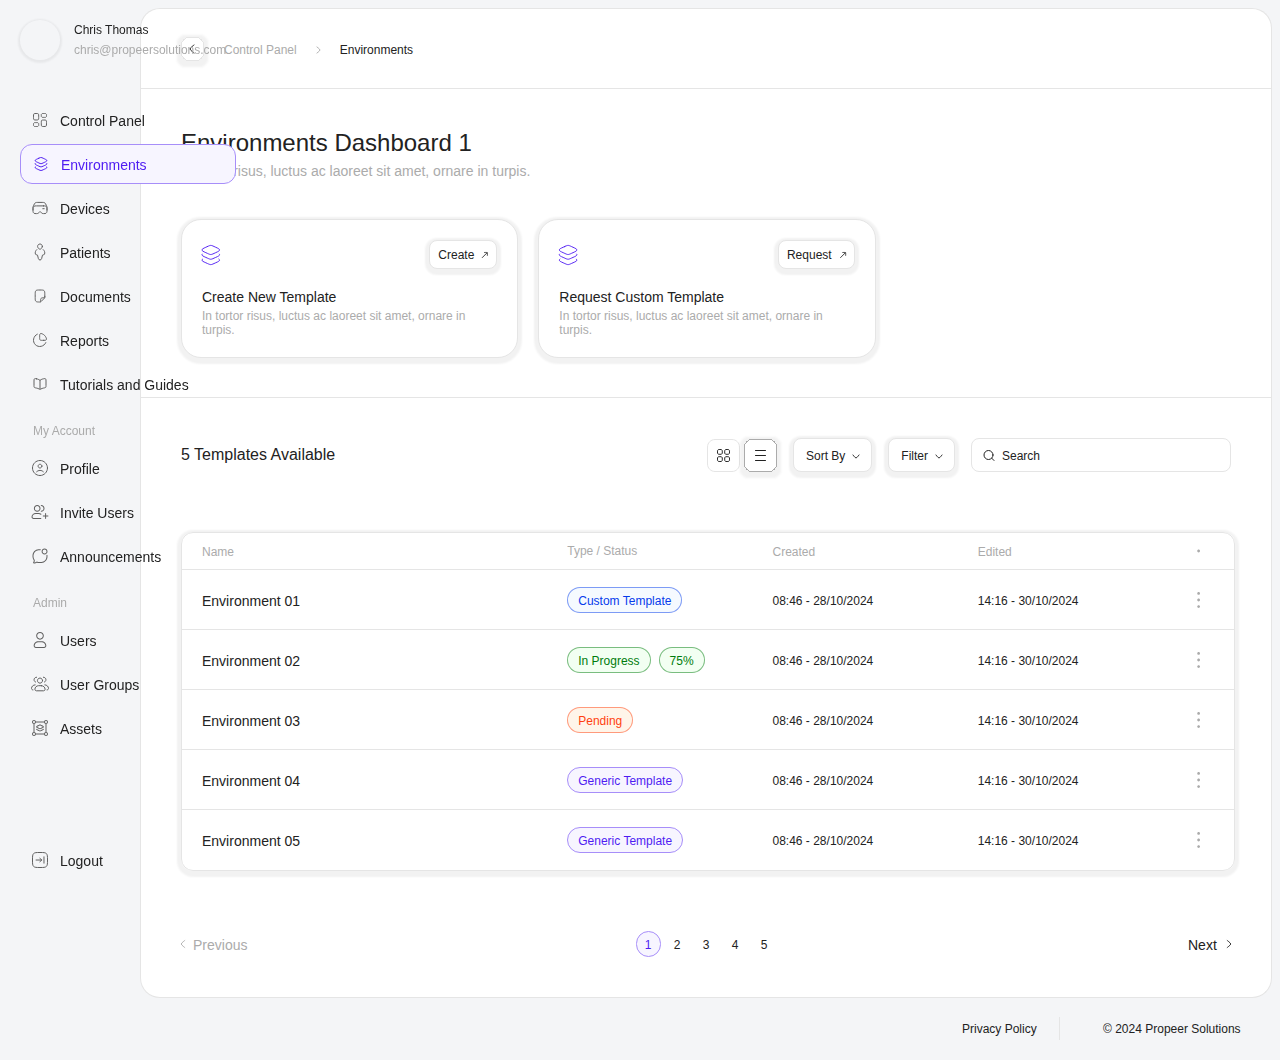
==== commit bb683415: "Update index.html" ====
--- a/index.html
+++ b/index.html
@@ -136,7 +136,7 @@
       <div class="divider"></div>
       <div class="page-heading">
         <div class="page-heading-info">
-          <div class="heading">Environments Dashboard</div>
+          <div class="heading">Environments Dashboard 1</div>
           <div class="description">
             In tortor risus, luctus ac laoreet sit amet, ornare in turpis.
           </div>
@@ -970,4 +970,4 @@
   </div>
   
 </body>
-</html>+</html>
